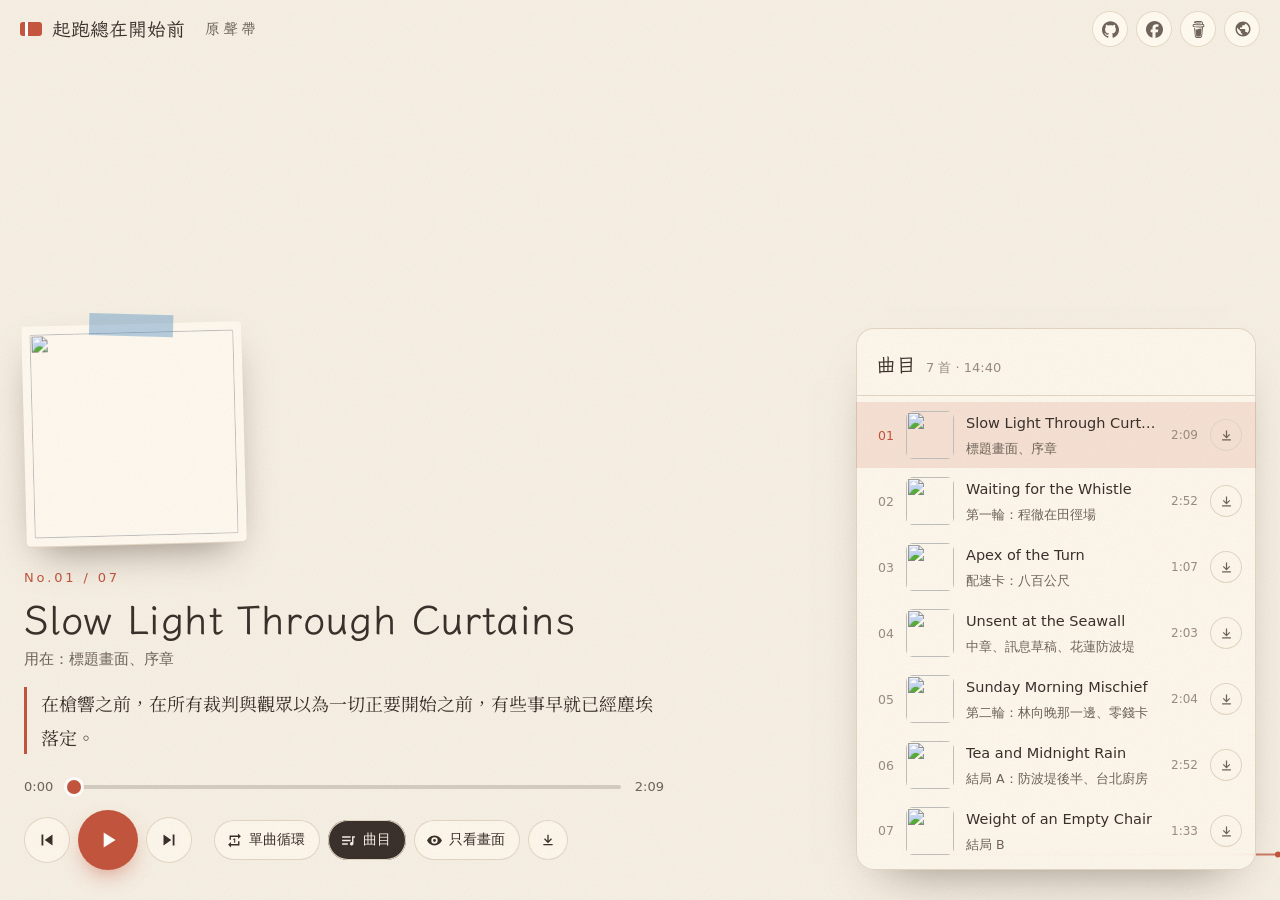
==== docs/music/index.html @ a46cd831 "公開站（docs/）、向晚頭貼與害羞立繪、筆記本手寫字與塗鴉、節拍忽近忽遠、販賣機選項前加心聲、扳機用字 Co-Authored-By: Claude Opus 5.5 <noreply@anthro" ====
<!doctype html>
<html lang="zh-Hant">
<head>
<meta charset="utf-8">
<meta name="viewport" content="width=device-width,initial-scale=1,viewport-fit=cover">
<title>起跑總在開始前 · 原聲帶</title>
<meta name="description" content="《起跑總在開始前》原聲帶七首。播放時背景換成那首曲子用到的畫面，可以把介面整個收起來，只留圖和音樂。">
<meta name="theme-color" content="#f7f1e6" media="(prefers-color-scheme: light)">
<meta name="theme-color" content="#1b1f2d" media="(prefers-color-scheme: dark)">
<link rel="canonical" href="https://yazelin.github.io/larch-start-line/music/">
<meta property="og:type" content="music.album">
<meta property="og:title" content="起跑總在開始前 · 原聲帶">
<meta property="og:description" content="七首純器樂，照劇情的順序。播放時背景換成那一段的畫面。">
<meta property="og:image" content="https://cdn.jsdelivr.net/gh/yazelin/larch-start-line@master/assets/art/cg/cg-seawall.webp">
<meta name="twitter:card" content="summary_large_image">
<link rel="icon" href="data:image/svg+xml,%3Csvg xmlns='http://www.w3.org/2000/svg' viewBox='0 0 32 32'%3E%3Crect x='2' y='7' width='28' height='18' rx='4' fill='%23c4553e'/%3E%3Crect x='9' y='7' width='4' height='18' fill='%23fff'/%3E%3C/svg%3E">
<link rel="preconnect" href="https://fonts.googleapis.com">
<link rel="preconnect" href="https://fonts.gstatic.com" crossorigin>
<link rel="preconnect" href="https://cdn.jsdelivr.net" crossorigin>
<link rel="stylesheet" href="https://fonts.googleapis.com/css2?family=LXGW+WenKai+TC:wght@400;700&family=Noto+Serif+TC:wght@400;600&display=swap">
<link rel="stylesheet" href="../assets-site/site.css">
<style>
:root{--veil:247 241 230;--glass:color-mix(in srgb,var(--card) 80%,transparent)}
@media (prefers-color-scheme:dark){:root:not([data-theme="light"]){--veil:27 31 45}}
:root[data-theme="dark"]{--veil:27 31 45}
html,body{height:100%;margin:0;overflow:hidden;overscroll-behavior:none}
body{display:flex;flex-direction:column;height:100dvh}
body::before{z-index:3}

#stage{position:fixed;inset:0;z-index:0;overflow:hidden;background:var(--paper)}
#stage img{position:absolute;inset:0;width:100%;height:100%;object-fit:cover;opacity:0;transition:opacity 1.8s ease;transform:scale(1.04)}
#stage img.on{opacity:1;animation:kb var(--kb,20s) linear forwards}
@keyframes kb{from{transform:scale(1.05) translate(var(--x0),var(--y0))}to{transform:scale(1.16) translate(var(--x1),var(--y1))}}
/* 薄紗：上方淡、下方濃，讓壓在亮圖上的字看得清 */
#stage::after{content:"";position:absolute;inset:0;transition:opacity .7s;
  background:linear-gradient(180deg,rgb(var(--veil)/.7) 0,rgb(var(--veil)/0) 16%,rgb(var(--veil)/0) 40%,rgb(var(--veil)/.72) 70%,rgb(var(--veil)/.96) 100%)}
@media (min-width:901px){#stage::after{background:linear-gradient(180deg,rgb(var(--veil)/.7) 0,rgb(var(--veil)/0) 16%,rgb(var(--veil)/0) 46%,rgb(var(--veil)/.75) 76%,rgb(var(--veil)/.95) 100%),linear-gradient(270deg,rgb(var(--veil)/.55),rgb(var(--veil)/0) 40%),linear-gradient(90deg,rgb(var(--veil)/.6),rgb(var(--veil)/0) 50%)}}

#ecg{position:fixed;left:0;right:0;bottom:0;width:100%;height:120px;z-index:1;pointer-events:none}

.top{position:relative;z-index:4;flex:none}
.top .in{height:58px}
.top .ttl2{font-family:var(--f-display);color:var(--ink-2);font-size:15px;letter-spacing:.2em;white-space:nowrap}
.top .footer-icons{margin-left:auto;gap:8px}
.top .footer-icon{width:36px;height:36px;background:var(--glass);backdrop-filter:blur(6px);-webkit-backdrop-filter:blur(6px)}
@media (max-width:520px){.top .ttl2{display:none}.brand{font-size:17px}}

main{position:relative;z-index:2;flex:1;min-height:0;display:grid;grid-template-columns:minmax(0,1fr) 400px;gap:28px;padding:12px max(24px,calc(50% - 620px)) 0}
#now{align-self:end;max-width:640px;padding-bottom:30px}
.cv{position:relative;width:min(220px,30vw);aspect-ratio:1;margin:0 0 22px;padding:8px;background:var(--card);border-radius:4px;rotate:-1.5deg;
  box-shadow:0 1px 0 var(--line),0 18px 40px -16px rgb(var(--shadow)/.55)}
.cv::before{content:"";position:absolute;z-index:1;top:-10px;left:50%;width:84px;height:22px;translate:-50% 0;rotate:3deg;background:color-mix(in srgb,var(--sky) 50%,transparent);opacity:.8}
.cv img{width:100%;height:100%;object-fit:cover;border-radius:2px;transition:opacity .5s}
#no{font-size:13px;letter-spacing:.22em;color:var(--track);margin:0}
#title{font-family:var(--f-display);font-weight:400;font-size:clamp(26px,3.6vw,40px);line-height:1.25;margin:4px 0 2px;letter-spacing:.01em}
#scene{margin:0;color:var(--ink-2);font-size:15px}
#line{font-family:var(--f-serif);font-size:clamp(16px,1.6vw,18px);margin:14px 0 20px;padding-left:14px;border-left:3px solid var(--track);color:var(--ink)}
.bar{display:flex;align-items:center;gap:12px;font-size:13px;color:var(--ink-2);font-variant-numeric:tabular-nums}
#seek{flex:1;-webkit-appearance:none;appearance:none;height:22px;background:transparent;cursor:pointer}
#seek::-webkit-slider-runnable-track{height:4px;border-radius:2px;background:linear-gradient(90deg,var(--track) var(--p,0%),color-mix(in srgb,var(--ink) 18%,transparent) var(--p,0%))}
#seek::-moz-range-track{height:4px;border-radius:2px;background:linear-gradient(90deg,var(--track) var(--p,0%),color-mix(in srgb,var(--ink) 18%,transparent) var(--p,0%))}
#seek::-webkit-slider-thumb{-webkit-appearance:none;width:14px;height:14px;margin-top:-5px;border-radius:50%;background:var(--track);box-shadow:0 0 0 3px #fff}
#seek::-moz-range-thumb{width:14px;height:14px;border:0;border-radius:50%;background:var(--track);box-shadow:0 0 0 3px #fff}
.ctl{display:flex;align-items:center;gap:8px;margin-top:10px;flex-wrap:wrap}
.ctl button{border:0;cursor:pointer;width:46px;height:46px;border-radius:50%;display:grid;place-items:center;background:var(--glass);color:var(--ink);box-shadow:inset 0 0 0 1px var(--line);backdrop-filter:blur(6px);-webkit-backdrop-filter:blur(6px);transition:transform .2s}
.ctl button:hover{transform:translateY(-1px)}
.ctl svg{width:22px;height:22px;fill:currentColor}
#play{width:60px;height:60px;background:var(--track);color:#fff;box-shadow:0 10px 24px -10px rgb(196 85 62/.8)}
#play svg{width:26px;height:26px}
.ctl .txt{width:auto;border-radius:23px;padding:0 15px 0 12px;font-size:14px;height:40px;display:inline-flex;gap:6px;align-items:center}
.ctl .txt svg{width:17px;height:17px}
#dlbtn{padding:0 12px}
.ctl .txt[aria-pressed="true"]{background:var(--ink);color:var(--paper)}
.ctl .gap{flex:0 0 6px}

#side{min-height:0;display:flex;flex-direction:column;align-self:end;max-height:calc(100% - 24px);margin-bottom:30px;background:var(--glass);border-radius:18px;
  box-shadow:inset 0 0 0 1px var(--line),0 24px 50px -30px rgb(var(--shadow)/.6);backdrop-filter:blur(12px);-webkit-backdrop-filter:blur(12px);overflow:hidden}
#sidehead{flex:none;display:flex;align-items:baseline;gap:10px;padding:18px 20px 12px;border-bottom:1px solid var(--line)}
#sidehead b{font-family:var(--f-display);font-weight:400;font-size:20px}
#sidehead span{color:var(--ink-3);font-size:13px}
#grab{display:none}
#list{flex:1;min-height:0;overflow-y:auto;margin:0;padding:6px 0;list-style:none}
#list li{display:grid;grid-template-columns:22px 48px minmax(0,1fr) auto 32px;gap:12px;align-items:center;padding:8px 14px 8px 16px;cursor:pointer;transition:background .2s}
#list li:hover{background:color-mix(in srgb,var(--ink) 6%,transparent)}
#list li.on{background:color-mix(in srgb,var(--track) 14%,transparent)}
#list .k,#list .eq{grid-area:1/1}
#list .k{font-size:12.5px;color:var(--ink-3);font-variant-numeric:tabular-nums;text-align:right}
#list li.on .k{color:var(--track)}
#list img{width:48px;height:48px;border-radius:7px;object-fit:cover}
#list b{display:block;font-weight:500;font-size:14.5px;white-space:nowrap;overflow:hidden;text-overflow:ellipsis}
#list .t span{display:block;font-size:12.5px;color:var(--ink-2);white-space:nowrap;overflow:hidden;text-overflow:ellipsis}
#list .d{font-size:12px;color:var(--ink-3);font-variant-numeric:tabular-nums}
#list .dl{border:0;width:32px;height:32px;border-radius:50%;display:grid;place-items:center;background:none;color:var(--ink-2);cursor:pointer;box-shadow:inset 0 0 0 1px var(--line)}
#list .dl:hover{color:var(--ink)}
#list .dl svg{width:15px;height:15px;fill:currentColor}
/* 正在播的那首，序號換成三條會動的小柱 */
.eq{display:none;justify-self:end;gap:2px;align-items:flex-end;height:14px}
.eq i{width:3px;background:var(--track);border-radius:1px;animation:eq 1s ease-in-out infinite}
.eq i:nth-child(2){animation-delay:-.35s}.eq i:nth-child(3){animation-delay:-.7s}
@keyframes eq{0%,100%{height:4px}50%{height:14px}}
body.playing #list li.on .k{display:none}
body.playing #list li.on .eq{display:flex}

body.nolist main{grid-template-columns:minmax(0,1fr)}
body.nolist #side{display:none}
body.bare .top,body.bare main,body.bare #ecg{opacity:0;pointer-events:none}
.top,main,#ecg{transition:opacity .6s}
body.bare #stage::after{opacity:.15}
#baretip{position:fixed;z-index:5;left:50%;bottom:calc(24px + env(safe-area-inset-bottom));transform:translateX(-50%);padding:7px 16px;border-radius:99px;background:rgb(var(--veil)/.8);color:var(--ink-2);font-size:13px;opacity:0;transition:opacity .6s;pointer-events:none;white-space:nowrap}
body.bare #baretip.show{opacity:1}
#hint{position:fixed;z-index:6;left:50%;top:42%;transform:translate(-50%,-50%);border:0;padding:14px 28px;border-radius:99px;background:var(--track);color:#fff;font-size:16px;letter-spacing:.12em;cursor:pointer;box-shadow:0 14px 30px -12px rgb(196 85 62/.8)}
#hint[hidden]{display:none}

@media (max-width:900px){
  main{grid-template-columns:1fr;padding:0 16px}
  #now{display:grid;grid-template-columns:96px minmax(0,1fr);column-gap:16px;align-items:center;padding-bottom:calc(14px + env(safe-area-inset-bottom))}
  .cv{width:96px;margin:0;padding:5px;grid-row:span 3;rotate:-2deg}
  .cv::before{width:46px;height:14px;top:-7px}
  #title{font-size:22px}
  #scene{font-size:13.5px}
  #line,.bar,.ctl{grid-column:1/-1}
  #line{font-size:15.5px;margin:16px 0 12px}
  .ctl{justify-content:space-between;gap:6px}
  .ctl .gap{display:none}
  .ctl .txt{padding:0;width:42px;height:42px;justify-content:center;border-radius:50%}
  .ctl .txt span{display:none}
  .ctl{flex-wrap:nowrap}
  #stage::after{background:linear-gradient(180deg,rgb(var(--veil)/.7) 0,rgb(var(--veil)/0) 14%,rgb(var(--veil)/0) 30%,rgb(var(--veil)/.82) 56%,rgb(var(--veil)/.96) 76%)}
  #side{position:fixed;left:0;right:0;bottom:0;max-height:none;height:66dvh;z-index:8;margin:0;border-radius:20px 20px 0 0;background:color-mix(in srgb,var(--card) 95%,transparent)}
  #grab{display:block;flex:none;border:0;background:none;width:100%;padding:10px 0 2px;cursor:pointer;color:var(--ink-3);font-size:12px}
  #grab::before{content:"";display:block;width:42px;height:4px;border-radius:2px;background:var(--ink-3);opacity:.5;margin:0 auto 4px}
  #sidehead{padding:6px 18px 10px}
  #ecg{height:80px}
}
@media (max-width:380px){.ctl button,.ctl .txt{width:38px;height:38px}#play{width:52px;height:52px}}
@media (prefers-reduced-motion:reduce){#stage img.on{animation:none}.eq i{animation:none;height:10px}}
</style>
</head>
<body class="nolist">
<div id="stage"><img id="s0" alt=""><img id="s1" alt=""></div>
<canvas id="ecg" aria-hidden="true"></canvas>

<header class="top" data-solid>
  <div class="wrap in" style="width:auto;padding:0 max(16px,calc(50% - 620px))">
    <a class="brand" href="../"><i aria-hidden="true"></i>起跑總在開始前</a>
    <span class="ttl2">原聲帶</span>
    <nav class="footer-icons" aria-label="作者連結">
      <a class="footer-icon" href="https://github.com/yazelin/larch-start-line" target="_blank" rel="noopener" aria-label="GitHub 原始碼" title="GitHub 原始碼"><svg viewBox="0 0 24 24" width="17" height="17" fill="currentColor" aria-hidden="true"><path d="M12 .297c-6.63 0-12 5.373-12 12 0 5.303 3.438 9.8 8.205 11.385.6.113.82-.258.82-.577 0-.285-.01-1.04-.015-2.04-3.338.724-4.042-1.61-4.042-1.61C4.422 18.07 3.633 17.7 3.633 17.7c-1.087-.744.084-.729.084-.729 1.205.084 1.838 1.236 1.838 1.236 1.07 1.835 2.809 1.305 3.495.998.108-.776.417-1.305.76-1.605-2.665-.3-5.466-1.332-5.466-5.93 0-1.31.465-2.38 1.235-3.22-.135-.303-.54-1.523.105-3.176 0 0 1.005-.322 3.3 1.23.96-.267 1.98-.399 3-.405 1.02.006 2.04.138 3 .405 2.28-1.552 3.285-1.23 3.285-1.23.645 1.653.24 2.873.12 3.176.765.84 1.23 1.91 1.23 3.22 0 4.61-2.805 5.625-5.475 5.92.42.36.81 1.096.81 2.22 0 1.606-.015 2.896-.015 3.286 0 .315.21.69.825.57C20.565 22.092 24 17.592 24 12.297c0-6.627-5.373-12-12-12"/></svg></a>
      <a class="footer-icon" href="https://www.facebook.com/yaze.lin.gm" target="_blank" rel="noopener" aria-label="Facebook" title="Facebook"><svg viewBox="0 0 24 24" width="17" height="17" fill="currentColor" aria-hidden="true"><path d="M9.101 23.691v-7.98H6.627v-3.667h2.474v-1.58c0-4.085 1.848-5.978 5.858-5.978.401 0 .955.042 1.468.103a8.68 8.68 0 0 1 1.141.195v3.325a8.623 8.623 0 0 0-.653-.036 26.805 26.805 0 0 0-.733-.009c-.707 0-1.259.096-1.675.309a1.686 1.686 0 0 0-.679.622c-.258.42-.374.995-.374 1.752v1.297h3.919l-.386 2.103-.287 1.564h-3.246v8.245C19.396 23.238 24 18.179 24 12.044c0-6.627-5.373-12-12-12s-12 5.373-12 12c0 5.628 3.874 10.35 9.101 11.647Z"/></svg></a>
      <a class="footer-icon" href="https://buymeacoffee.com/yazelin" target="_blank" rel="noopener" aria-label="請作者喝杯咖啡 Buy me a coffee" title="請作者喝杯咖啡 Buy me a coffee"><svg viewBox="0 0 24 24" width="17" height="17" fill="currentColor" aria-hidden="true"><path d="M20.216 6.415l-.132-.666c-.119-.598-.388-1.163-1.001-1.379-.197-.069-.42-.098-.57-.241-.152-.143-.196-.366-.231-.572-.065-.378-.125-.756-.192-1.133-.057-.325-.102-.69-.25-.987-.195-.4-.597-.634-.996-.788a5.723 5.723 0 00-.626-.194c-1-.263-2.050-.36-3.077-.416a25.834 25.834 0 00-3.7.062c-.915.083-1.88.184-2.75.5-.318.116-.646.256-.888.501-.297.302-.393.77-.177 1.146.154.267.415.456.692.58.36.162.737.284 1.123.366 1.075.238 2.189.331 3.287.37 1.218.05 2.437.01 3.65-.118.299-.033.598-.073.896-.119.352-.054.578-.513.474-.834-.124-.383-.457-.531-.834-.473-.466.074-.96.108-1.382.146-1.177.08-2.358.082-3.536.006a22.228 22.228 0 01-1.157-.107c-.086-.01-.18-.025-.258-.036-.243-.036-.484-.08-.724-.13-.111-.027-.111-.185 0-.212h.005c.277-.06.557-.108.838-.147h.002c.131-.009.263-.032.394-.048a25.076 25.076 0 013.426-.12c.674.019 1.347.067 2.017.144l.228.031c.267.04.533.088.798.145.392.085.895.113 1.07.542.055.137.08.288.111.431l.319 1.484a.237.237 0 01-.199.284h-.003c-.037.006-.075.01-.112.015a36.704 36.704 0 01-4.743.295 37.059 37.059 0 01-4.699-.304c-.14-.017-.293-.042-.417-.06-.326-.048-.649-.108-.973-.161-.393-.065-.768-.032-1.123.161-.29.16-.527.404-.675.701-.154.316-.199.66-.267 1-.069.34-.176.707-.135 1.056.087.753.613 1.365 1.37 1.502a39.69 39.69 0 0011.343.376.483.483 0 01.535.53l-.071.697-1.018 9.907c-.041.41-.047.832-.125 1.237-.122.637-.553 1.028-1.182 1.171-.577.131-1.165.2-1.756.205-.656.004-1.31-.025-1.966-.022-.699.004-1.556-.06-2.095-.58-.475-.458-.54-1.174-.605-1.793l-.731-7.013-.322-3.094c-.037-.351-.286-.695-.678-.678-.336.015-.718.3-.678.679l.228 2.185.949 9.112c.147 1.344 1.174 2.068 2.446 2.272.742.12 1.503.144 2.257.156.966.016 1.942.053 2.892-.122 1.408-.258 2.465-1.198 2.616-2.657.34-3.332.683-6.663 1.024-9.995l.215-2.087a.484.484 0 01.39-.426c.402-.078.787-.212 1.074-.518.455-.488.546-1.124.385-1.766zm-1.478.772c-.145.137-.363.201-.578.233-2.416.359-4.866.54-7.308.46-1.748-.06-3.477-.254-5.207-.498-.17-.024-.353-.055-.47-.18-.22-.236-.111-.71-.054-.995.052-.26.152-.609.463-.646.484-.057 1.046.148 1.526.22.577.088 1.156.159 1.737.212 2.48.226 5.002.19 7.472-.14.45-.06.899-.13 1.345-.21.399-.072.84-.206 1.08.206.166.281.188.657.162.974a.544.544 0 01-.169.364zm-6.159 3.9c-.862.37-1.840.788-3.109.788a5.884 5.884 0 01-1.569-.217l.877 9.004c.065.78.717 1.38 1.5 1.38 0 0 1.243.065 1.658.065.447 0 1.786-.065 1.786-.065.783 0 1.434-.6 1.499-1.38l.94-9.95a3.996 3.996 0 00-1.322-.238c-.826 0-1.491.284-2.26.613z"/></svg></a>
    </nav>
  </div>
</header>

<main>
  <section id="now" aria-live="polite">
    <div class="cv"><img id="cover" alt=""></div>
    <p id="no"></p>
    <h1 id="title">原聲帶</h1>
    <p id="scene"></p>
    <p id="line"></p>
    <div class="bar"><span id="cur">0:00</span><input id="seek" type="range" min="0" max="1000" value="0" aria-label="播放進度"><span id="dur">0:00</span></div>
    <div class="ctl">
      <button id="prev" aria-label="上一首"><svg viewBox="0 0 24 24"><path d="M6 6h2v12H6zm3.5 6 8.5 6V6z"/></svg></button>
      <button id="play" aria-label="播放"><svg viewBox="0 0 24 24"><path id="playicon" d="M8 5v14l11-7z"/></svg></button>
      <button id="next" aria-label="下一首"><svg viewBox="0 0 24 24"><path d="M6 18l8.5-6L6 6zm10-12h2v12h-2z"/></svg></button>
      <span class="gap"></span>
      <button id="mode" class="txt" aria-pressed="false" title="單曲循環" aria-label="單曲循環"><svg viewBox="0 0 24 24"><path d="M7 7h10v3l4-4-4-4v3H5v6h2zm10 10H7v-3l-4 4 4 4v-3h12v-6h-2zm-4-2V9h-1l-2 1v1h1.5v4z"/></svg><span>單曲循環</span></button>
      <button id="listbtn" class="txt" aria-pressed="false" aria-label="曲目"><svg viewBox="0 0 24 24"><path d="M3 6h12v2H3zm0 5h12v2H3zm0 5h8v2H3zm14-10h4v2h-2v8.5a2.5 2.5 0 1 1-2-2.45z"/></svg><span>曲目</span></button>
      <button id="barebtn" class="txt" title="只看畫面（H）" aria-label="只看畫面"><svg viewBox="0 0 24 24"><path d="M12 5C6.5 5 2.7 9.4 1.5 12c1.2 2.6 5 7 10.5 7s9.3-4.4 10.5-7C21.3 9.4 17.5 5 12 5zm0 11.5a4.5 4.5 0 1 1 0-9 4.5 4.5 0 0 1 0 9zm0-2.5a2 2 0 1 0 0-4 2 2 0 0 0 0 4z"/></svg><span>只看畫面</span></button>
      <button id="dlbtn" class="txt" aria-label="下載這首" title="下載這首"><svg viewBox="0 0 24 24" style="width:16px;height:16px"><path d="M11 4h2v9l3.5-3.5 1.4 1.4L12 16.8 6.1 10.9l1.4-1.4L11 13zM5 18h14v2H5z"/></svg></button>
    </div>
  </section>
  <aside id="side" aria-label="曲目">
    <button id="grab" aria-label="收起曲目">收起</button>
    <div id="sidehead"><b>曲目</b><span id="total"></span></div>
    <ol id="list"></ol>
  </aside>
</main>

<button id="hint" hidden>點一下開始播放</button>
<div id="baretip">點一下畫面，或按 H 叫回介面</div>
<audio id="audio" preload="none"></audio>

<script src="../assets-site/site.js"></script>
<script src="../assets-site/tracks.js"></script>
<script>
"use strict";
(function () {
  var $ = function (id) { return document.getElementById(id); };
  var A = $("audio"), T = TRACKS, idx = 0, slide = -1, layer = 0, one = false;
  var store = { get: function (k) { try { return localStorage.getItem(k); } catch (e) { return null; } }, set: function (k, v) { try { localStorage.setItem(k, v); } catch (e) {} } };
  var fmt = function (s) { return isFinite(s) ? Math.floor(s / 60) + ":" + String(Math.floor(s % 60)).padStart(2, "0") : "0:00"; };
  var narrow = matchMedia("(max-width:900px)");

  $("total").textContent = T.length + " 首 · " + fmt(T.reduce(function (s, t) { return s + t.dur; }, 0));
  $("list").innerHTML = T.map(function (t, i) {
    return '<li data-i="' + i + '"><span class="k">' + String(t.n).padStart(2, "0") + '</span><span class="eq" aria-hidden="true"><i></i><i></i><i></i></span><img data-a="' + t.cover + '" alt="" loading="lazy" style="object-position:' + t.pos + '"><div class="t"><b>' + t.title + "</b><span>" + t.scene + '</span></div><span class="d">' + fmt(t.dur) + '</span><button class="dl" data-f="' + i + '" aria-label="下載 ' + t.title + '" title="下載"><svg viewBox="0 0 24 24"><path d="M11 4h2v9l3.5-3.5 1.4 1.4L12 16.8 6.1 10.9l1.4-1.4L11 13zM5 18h14v2H5z"/></svg></button></li>';
  }).join("");
  SITE.apply($("list"));

  function fileName(t) { return "起跑總在開始前-" + String(t.n).padStart(2, "0") + "-" + t.title.replace(/ /g, "_") + ".mp3"; }
  $("list").addEventListener("click", function (e) {
    var d = e.target.closest(".dl"); if (d) { e.stopPropagation(); var t = T[+d.dataset.f]; SITE.download(SITE.asset(t.file), fileName(t), d); return; }
    var li = e.target.closest("li"); if (li) { load(+li.dataset.i, true); if (narrow.matches) setTimeout(function () { list(false); }, 250); }
  });
  $("dlbtn").onclick = function () { SITE.download(SITE.asset(T[idx].file), fileName(T[idx]), $("dlbtn")); };

  function load(i, autoplay) {
    idx = (i + T.length) % T.length; var t = T[idx];
    store.set("sl-idx", idx);
    A.src = SITE.asset(t.file);
    $("cover").src = SITE.asset(t.cover); $("cover").style.objectPosition = t.pos;
    $("no").textContent = "No." + String(t.n).padStart(2, "0") + " / " + String(T.length).padStart(2, "0");
    $("title").textContent = t.title; $("scene").textContent = "用在：" + t.scene; $("line").textContent = t.line;
    $("dur").textContent = fmt(t.dur); $("cur").textContent = "0:00"; setSeek(0);
    document.title = t.title + " · 起跑總在開始前 原聲帶";
    if (location.hash !== "#" + t.n) history.replaceState(null, "", "#" + t.n);
    [].forEach.call($("list").children, function (li, k) { li.classList.toggle("on", k === idx); });
    var on = $("list").children[idx]; if (on && !narrow.matches) on.scrollIntoView({ block: "nearest" });
    slide = -1; showSlide(0);
    if ("mediaSession" in navigator) navigator.mediaSession.metadata = new MediaMetadata({
      title: t.title, artist: "起跑總在開始前 原聲帶", album: t.scene,
      artwork: [{ src: SITE.asset(t.cover), sizes: "512x512", type: "image/webp" }] });
    if (autoplay) play();
  }
  function play() { A.play().then(function () { $("hint").hidden = true; }).catch(function () { $("hint").hidden = false; }); }
  $("hint").onclick = function () { $("hint").hidden = true; play(); };
  $("play").onclick = function () { if (A.paused) play(); else A.pause(); };
  A.onplay = function () { $("playicon").setAttribute("d", "M6 5h4v14H6zm8 0h4v14h-4z"); $("play").setAttribute("aria-label", "暫停"); document.body.classList.add("playing"); };
  A.onpause = function () { $("playicon").setAttribute("d", "M8 5v14l11-7z"); $("play").setAttribute("aria-label", "播放"); document.body.classList.remove("playing"); };
  $("prev").onclick = function () { if (A.currentTime > 3) A.currentTime = 0; else load(idx - 1, true); };
  $("next").onclick = function () { load(idx + 1, true); };
  A.onended = function () { if (one) { A.currentTime = 0; play(); } else if (idx === T.length - 1) load(0, false); else load(idx + 1, true); };
  function setOne(v) { one = v; store.set("sl-one", v ? "1" : "0"); $("mode").setAttribute("aria-pressed", String(v)); }
  $("mode").onclick = function () { setOne(!one); };

  var seeking = false;
  function setSeek(v) { $("seek").value = v; $("seek").style.setProperty("--p", (v / 10) + "%"); }
  $("seek").oninput = function () { seeking = true; setSeek(+$("seek").value); $("cur").textContent = fmt($("seek").value / 1000 * (A.duration || T[idx].dur)); };
  $("seek").onchange = function () { if (A.duration) A.currentTime = $("seek").value / 1000 * A.duration; seeking = false; };
  A.ontimeupdate = function () {
    var d = A.duration || T[idx].dur;
    if (!seeking) setSeek(A.currentTime / d * 1000);
    $("cur").textContent = fmt(A.currentTime); $("dur").textContent = fmt(d);
    var n = T[idx].slides.length; showSlide(Math.min(n - 1, Math.floor(A.currentTime / d * n)));
  };

  /* 背景：這首用到的畫面，依時間平均分配；每張慢慢推近、平移，方向每次不同 */
  function showSlide(k) {
    if (k === slide) return; slide = k;
    var t = T[idx], next = $("s" + (1 - layer)), cur = $("s" + layer);
    var hold = t.dur / t.slides.length, r = function () { return (Math.random() * 5 - 2.5).toFixed(2) + "%"; };
    next.onload = function () {
      next.classList.remove("on"); void next.offsetWidth;
      next.style.setProperty("--kb", Math.max(10, hold + 3) + "s");
      ["--x0", "--y0", "--x1", "--y1"].forEach(function (v) { next.style.setProperty(v, r()); });
      next.classList.add("on"); cur.classList.remove("on"); layer = 1 - layer;
    };
    next.src = SITE.asset(t.slides[k]);
    if (t.slides[k + 1]) { var im = new Image(); im.src = SITE.asset(t.slides[k + 1]); }
  }

  /* 曲目：桌機是右側面板，手機是底部抽屜 */
  function list(on) {
    document.body.classList.toggle("nolist", !on);
    $("listbtn").setAttribute("aria-pressed", String(on));
    if (!narrow.matches) store.set("sl-list", on ? "1" : "0");
  }
  list(!narrow.matches && store.get("sl-list") !== "0");
  $("listbtn").onclick = function (e) { e.stopPropagation(); list(document.body.classList.contains("nolist")); };
  $("grab").onclick = function (e) { e.stopPropagation(); list(false); };
  document.addEventListener("click", function (e) {
    if (!narrow.matches || document.body.classList.contains("nolist")) return;
    if (e.target.closest("#side") || e.target.closest("#listbtn")) return;
    list(false);
  });

  /* 只看畫面：介面淡出，點任何地方、按 H 或 Esc 叫回來 */
  function bare(on) {
    document.body.classList.toggle("bare", on);
    var tip = $("baretip"); tip.classList.toggle("show", on); clearTimeout(bare.t);
    if (on) bare.t = setTimeout(function () { tip.classList.remove("show"); }, 2600);
  }
  $("barebtn").onclick = function (e) { e.stopPropagation(); bare(true); };
  document.addEventListener("click", function (e) { if (document.body.classList.contains("bare")) { e.preventDefault(); e.stopPropagation(); bare(false); } }, true);
  document.addEventListener("keydown", function (e) {
    if (e.target.closest && e.target.closest("input")) return;
    if (e.key === "h" || e.key === "H") bare(!document.body.classList.contains("bare"));
    else if (e.key === "Escape") bare(false);
    else if (e.code === "Space" && (e.target === document.body)) { e.preventDefault(); $("play").click(); }
    else if (e.key === "ArrowRight" && e.shiftKey) load(idx + 1, true);
    else if (e.key === "ArrowLeft" && e.shiftKey) load(idx - 1, true);
  });

  /* 心跳線：照這首的速度打拍子，暫停時是一條平線 */
  var cv = $("ecg"), g = cv.getContext("2d"), pts = [], lastBeat = -1, beatAt = -1e9, still = matchMedia("(prefers-reduced-motion:reduce)").matches;
  function shape(ms) {           // 一拍的波形：小 P 波、尖 QRS、圓 T 波
    var x = ms / 1000;
    if (x < 0 || x > .62) return 0;
    if (x < .1) return .12 * Math.sin(x / .1 * Math.PI);
    if (x < .16) return 0;
    if (x < .19) return -.18 * ((x - .16) / .03);
    if (x < .23) return -.18 + 1.18 * ((x - .19) / .04);
    if (x < .28) return 1 - 1.35 * ((x - .23) / .05);
    if (x < .31) return -.35 + .35 * ((x - .28) / .03);
    if (x < .4) return 0;
    return .22 * Math.sin((x - .4) / .22 * Math.PI);
  }
  function draw(ts) {
    requestAnimationFrame(draw);
    var dpr = devicePixelRatio || 1, w = cv.clientWidth, h = cv.clientHeight;
    if (cv.width !== Math.round(w * dpr)) { cv.width = Math.round(w * dpr); cv.height = Math.round(h * dpr); }
    var step = 3, n = Math.ceil(w / step) + 1;
    if (!A.paused && !still) {
      var b = Math.floor(A.currentTime * T[idx].bpm / 60);
      if (b !== lastBeat) { lastBeat = b; beatAt = ts; }
    }
    var y = A.paused ? 0 : shape(ts - beatAt);
    pts.push(y); while (pts.length > n) pts.shift();
    g.setTransform(dpr, 0, 0, dpr, 0, 0); g.clearRect(0, 0, w, h);
    var base = h * .62, amp = h * .42, cs = getComputedStyle(document.documentElement).getPropertyValue("--track").trim() || "#c4553e";
    var grad = g.createLinearGradient(0, 0, w, 0);
    grad.addColorStop(0, "transparent"); grad.addColorStop(.35, cs); grad.addColorStop(1, cs);
    g.strokeStyle = grad; g.lineWidth = 2; g.lineJoin = "round"; g.globalAlpha = .75; g.beginPath();
    var off = w - (pts.length - 1) * step;
    for (var i = 0; i < pts.length; i++) { var px = off + i * step, py = base - pts[i] * amp; if (i) g.lineTo(px, py); else g.moveTo(px, py); }
    g.stroke();
    var last = pts[pts.length - 1]; g.globalAlpha = 1; g.fillStyle = cs; g.beginPath(); g.arc(w - 2, base - last * amp, 3, 0, 7); g.fill();
  }
  requestAnimationFrame(draw);

  if ("mediaSession" in navigator) {
    navigator.mediaSession.setActionHandler("play", play);
    navigator.mediaSession.setActionHandler("pause", function () { A.pause(); });
    navigator.mediaSession.setActionHandler("previoustrack", function () { load(idx - 1, true); });
    navigator.mediaSession.setActionHandler("nexttrack", function () { load(idx + 1, true); });
    try { navigator.mediaSession.setActionHandler("seekto", function (e) { A.currentTime = e.seekTime; }); } catch (e) {}
  }

  function fromHash() { var m = /^#(\d+)$/.exec(location.hash); if (!m) return -1; var k = T.findIndex(function (t) { return t.n === +m[1]; }); return k; }
  addEventListener("hashchange", function () { var k = fromHash(); if (k >= 0 && k !== idx) load(k, !A.paused); });
  setOne(store.get("sl-one") === "1");
  SITE.ready.then(function () {
    var k = fromHash(); if (k < 0) k = +(store.get("sl-idx") || 0) || 0;
    load(k, false);
  });
})();
</script>
<!-- yz-promo-footer v11 | 三件套+BMC 注意力效果 | https://github.com/yazelin/promo-footer-skill -->
<script>
(function(){"use strict";
if(window.__yzPromoInit)return;window.__yzPromoInit=1;
/* 開啟計數。只送站名,後端只記「哪天、哪站、幾次」,不存 IP、不設 cookie、不給識別碼。
   有一半的作品是純靜態沒後端,以前根本不知道有沒有人在用。這行要放在下面那個
   prefers-reduced-motion 的 return 之前,不然關動畫的人就不會被算到。 */
try{if(location.hostname==="yazelin.github.io"&&navigator.sendBeacon)navigator.sendBeacon("https://k-rider-api.yazelinj303.workers.dev/hit?s=larch-start-line")}catch(e){}
try{if(window.matchMedia&&matchMedia("(prefers-reduced-motion: reduce)").matches)return}catch(e){}
var REPO="larch-start-line",INJECT=false,ADDBLOG=true;
var GH=REPO?"https://github.com/yazelin/"+REPO:"https://github.com/yazelin";
var LINES=["嘿，這裡這裡，我是咖啡按鈕","我是一顆很努力的按鈕，求被點一下","噓，亞澤不知道我在偷偷拉贊助","你看我跳得這麼賣力，不請一杯嗎？","不請也沒關係，你來玩我就很開心","免費給你玩的，想寵亞澤再說","一杯咖啡，是下一個作品的燃料","你的咖啡會變成下一個作品，真的","咖啡因進入亞澤體內，程式碼就會自己寫完","亞澤說，有人請咖啡他會開心一整天","只是一杯咖啡，但亞澤會記得你","用愛發電中，咖啡因可提升發電效率","覺得好玩嗎？抖內一下下","這個網站沒有廣告，只有我這顆按鈕"];
var ICONS={blog:'<svg viewBox="0 0 24 24" width="18" height="18" fill="currentColor" aria-hidden="true"><path d="M12 2C6.48 2 2 6.48 2 12s4.48 10 10 10 10-4.48 10-10S17.52 2 12 2zm-1 17.93c-3.95-.49-7-3.85-7-7.93 0-.62.08-1.21.21-1.79L9 15v1c0 1.1.9 2 2 2v1.93zm6.9-2.54c-.26-.81-1-1.39-1.9-1.39h-1v-3c0-.55-.45-1-1-1H8v-2h2c.55 0 1-.45 1-1V7h2c1.1 0 2-.9 2-2v-.41c2.93 1.19 5 4.06 5 7.41 0 2.08-.8 3.97-2.1 5.39z"/></svg>',gh:'<svg viewBox="0 0 24 24" width="18" height="18" fill="currentColor" aria-hidden="true"><path d="M12 .297c-6.63 0-12 5.373-12 12 0 5.303 3.438 9.8 8.205 11.385.6.113.82-.258.82-.577 0-.285-.01-1.04-.015-2.04-3.338.724-4.042-1.61-4.042-1.61C4.422 18.07 3.633 17.7 3.633 17.7c-1.087-.744.084-.729.084-.729 1.205.084 1.838 1.236 1.838 1.236 1.07 1.835 2.809 1.305 3.495.998.108-.776.417-1.305.76-1.605-2.665-.3-5.466-1.332-5.466-5.93 0-1.31.465-2.38 1.235-3.22-.135-.303-.54-1.523.105-3.176 0 0 1.005-.322 3.3 1.23.96-.267 1.98-.399 3-.405 1.02.006 2.04.138 3 .405 2.28-1.552 3.285-1.23 3.285-1.23.645 1.653.24 2.873.12 3.176.765.84 1.23 1.91 1.23 3.22 0 4.61-2.805 5.625-5.475 5.92.42.36.81 1.096.81 2.22 0 1.606-.015 2.896-.015 3.286 0 .315.21.69.825.57C20.565 22.092 24 17.592 24 12.297c0-6.627-5.373-12-12-12"/></svg>',fb:'<svg viewBox="0 0 24 24" width="18" height="18" fill="currentColor" aria-hidden="true"><path d="M9.101 23.691v-7.98H6.627v-3.667h2.474v-1.58c0-4.085 1.848-5.978 5.858-5.978.401 0 .955.042 1.468.103a8.68 8.68 0 0 1 1.141.195v3.325a8.623 8.623 0 0 0-.653-.036 26.805 26.805 0 0 0-.733-.009c-.707 0-1.259.096-1.675.309a1.686 1.686 0 0 0-.679.622c-.258.42-.374.995-.374 1.752v1.297h3.919l-.386 2.103-.287 1.564h-3.246v8.245C19.396 23.238 24 18.179 24 12.044c0-6.627-5.373-12-12-12s-12 5.373-12 12c0 5.628 3.874 10.35 9.101 11.647Z"/></svg>',bmc:'<svg viewBox="0 0 24 24" width="18" height="18" fill="currentColor" aria-hidden="true"><path d="M20.216 6.415l-.132-.666c-.119-.598-.388-1.163-1.001-1.379-.197-.069-.42-.098-.57-.241-.152-.143-.196-.366-.231-.572-.065-.378-.125-.756-.192-1.133-.057-.325-.102-.69-.25-.987-.195-.4-.597-.634-.996-.788a5.723 5.723 0 00-.626-.194c-1-.263-2.05-.36-3.077-.416a25.834 25.834 0 00-3.7.062c-.915.083-1.88.184-2.75.5-.318.116-.646.256-.888.501-.297.302-.393.77-.177 1.146.154.267.415.456.692.58.36.162.737.284 1.123.366 1.075.238 2.189.331 3.287.37 1.218.05 2.437.01 3.65-.118.299-.033.598-.073.896-.119.352-.054.578-.513.474-.834-.124-.383-.457-.531-.834-.473-.466.074-.96.108-1.382.146-1.177.08-2.358.082-3.536.006a22.228 22.228 0 01-1.157-.107c-.086-.01-.18-.025-.258-.036-.243-.036-.484-.08-.724-.13-.111-.027-.111-.185 0-.212h.005c.277-.06.557-.108.838-.147h.002c.131-.009.263-.032.394-.048a25.076 25.076 0 013.426-.12c.674.019 1.347.067 2.017.144l.228.031c.267.04.533.088.798.145.392.085.895.113 1.07.542.055.137.08.288.111.431l.319 1.484a.237.237 0 01-.199.284h-.003c-.037.006-.075.01-.112.015a36.704 36.704 0 01-4.743.295 37.059 37.059 0 01-4.699-.304c-.14-.017-.293-.042-.417-.06-.326-.048-.649-.108-.973-.161-.393-.065-.768-.032-1.123.161-.29.16-.527.404-.675.701-.154.316-.199.66-.267 1-.069.34-.176.707-.135 1.056.087.753.613 1.365 1.37 1.502a39.69 39.69 0 0011.343.376.483.483 0 01.535.53l-.071.697-1.018 9.907c-.041.41-.047.832-.125 1.237-.122.637-.553 1.028-1.182 1.171-.577.131-1.165.2-1.756.205-.656.004-1.31-.025-1.966-.022-.699.004-1.556-.06-2.095-.58-.475-.458-.54-1.174-.605-1.793l-.731-7.013-.322-3.094c-.037-.351-.286-.695-.678-.678-.336.015-.718.3-.678.679l.228 2.185.949 9.112c.147 1.344 1.174 2.068 2.446 2.272.742.12 1.503.144 2.257.156.966.016 1.942.053 2.892-.122 1.408-.258 2.465-1.198 2.616-2.657.34-3.332.683-6.663 1.024-9.995l.215-2.087a.484.484 0 01.39-.426c.402-.078.787-.212 1.074-.518.455-.488.546-1.124.385-1.766zm-1.478.772c-.145.137-.363.201-.578.233-2.416.359-4.866.54-7.308.46-1.748-.06-3.477-.254-5.207-.498-.17-.024-.353-.055-.47-.18-.22-.236-.111-.71-.054-.995.052-.26.152-.609.463-.646.484-.057 1.046.148 1.526.22.577.088 1.156.159 1.737.212 2.48.226 5.002.19 7.472-.14.45-.06.899-.13 1.345-.21.399-.072.84-.206 1.08.206.166.281.188.657.162.974a.544.544 0 01-.169.364zm-6.159 3.9c-.862.37-1.84.788-3.109.788a5.884 5.884 0 01-1.569-.217l.877 9.004c.065.78.717 1.38 1.5 1.38 0 0 1.243.065 1.658.065.447 0 1.786-.065 1.786-.065.783 0 1.434-.6 1.499-1.38l.94-9.95a3.996 3.996 0 00-1.322-.238c-.826 0-1.491.284-2.26.613z"/></svg>'};
var CSS="@keyframes yzIdle{0%,55%,100%{transform:translateY(0)}62%{transform:translateY(-4px)}70%{transform:translateY(0)}78%{transform:translateY(-2px)}84%{transform:translateY(0)}}"+
".yz-idle{animation:yzIdle 2.6s ease-in-out infinite}"+
"@keyframes yzHop{0%,100%{transform:translateY(0)}20%{transform:translateY(-6px) scale(1.04)}40%{transform:translateY(0) scale(1)}55%{transform:translateY(-3px)}70%{transform:translateY(0)}}"+
".yz-hop{animation:yzHop .9s cubic-bezier(.36,.07,.19,.97)}"+
".yz-bubble{position:fixed;z-index:2147483000;max-width:200px;padding:6px 11px;border-radius:14px;background:#fffdf7;color:#4a3f35;border:1px solid rgba(0,0,0,.1);box-shadow:0 4px 14px rgba(0,0,0,.18);font:13px/1.5 system-ui,-apple-system,'Noto Sans TC',sans-serif;pointer-events:none;opacity:0;transform:translateY(5px);transition:opacity .25s ease,transform .25s ease}"+
".yz-bubble.yz-on{opacity:1;transform:translateY(0)}"+
".yz-bubble::after{content:'';position:absolute;left:var(--yz-tail,50%);margin-left:-6px;border:6px solid transparent}"+
".yz-bubble.yz-above::after{bottom:-6px;border-bottom:0;border-top:6px solid #fffdf7}"+
".yz-bubble.yz-below::after{top:-6px;border-top:0;border-bottom:6px solid #fffdf7}"+
".yz-cluster{position:fixed;right:12px;bottom:12px;z-index:2147482999;display:flex;gap:10px}"+
".yz-cluster a{display:inline-flex;align-items:center;justify-content:center;width:38px;height:38px;border-radius:50%;background:rgba(22,26,35,.72);color:#fff;border:1px solid rgba(255,255,255,.28);backdrop-filter:blur(4px);transition:transform .15s,background .15s}"+
".yz-cluster a:hover{transform:translateY(-2px);background:rgba(22,26,35,.92)}";
var bubble,anchor;
function addCss(){if(document.getElementById("yz-promo-css"))return;var s=document.createElement("style");s.id="yz-promo-css";s.textContent=CSS;document.head.appendChild(s)}
function inFooter(el){try{return !!(el.closest&&el.closest('footer,nav,[class*="footer"],[id*="footer"]'))}catch(e){return false}}
function findAnchor(){var as=document.querySelectorAll('a[href*="buymeacoffee.com/yazelin"]');if(!as.length)return null;
var vis=[],i,r;for(i=0;i<as.length;i++){r=as[i].getBoundingClientRect();if(r.width||r.height)vis.push(as[i])}
var pool=vis.length?vis:[].slice.call(as);
for(i=0;i<pool.length;i++)if(inFooter(pool[i]))return pool[i];
return pool[pool.length-1]}
function inject(){if(!INJECT||findAnchor()||document.querySelector(".yz-cluster"))return;
var n=document.createElement("nav");n.className="yz-cluster";n.setAttribute("aria-label","作者連結");
n.innerHTML='<a href="'+GH+'" target="_blank" rel="noopener" aria-label="GitHub 原始碼" title="GitHub 原始碼">'+ICONS.gh+'</a>'+
'<a href="https://www.facebook.com/yaze.lin.gm" target="_blank" rel="noopener" aria-label="Facebook" title="Facebook">'+ICONS.fb+'</a>'+
'<a href="https://buymeacoffee.com/yazelin" target="_blank" rel="noopener" aria-label="請亞澤喝杯咖啡 Buy me a coffee" title="請亞澤喝杯咖啡 Buy me a coffee">'+ICONS.bmc+'</a>'+
(ADDBLOG?'<a class="yz-blog" href="https://yazelin.github.io/" target="_blank" rel="noopener" aria-label="亞澤的部落格" title="亞澤的部落格">'+ICONS.blog+'</a>':'');
document.body.appendChild(n)}
function blogLinked(){var as=document.querySelectorAll('a[href^="https://yazelin.github.io"]');for(var i=0;i<as.length;i++){try{if(new URL(as[i].href).pathname==="/")return true}catch(e){}}return false}
function addBlog(){if(!ADDBLOG||document.querySelector(".yz-blog")||blogLinked()||!inFooter(anchor))return;
var c=anchor.cloneNode(true);c.classList.remove("yz-hop","yz-idle");c.classList.add("yz-blog");
c.href="https://yazelin.github.io/";c.setAttribute("aria-label","亞澤的部落格");c.setAttribute("title","亞澤的部落格");
if(c.querySelector("svg")){var hasText=!!c.textContent.trim();c.innerHTML=ICONS.blog+(hasText?"部落格":"")}else{c.textContent="部落格"}
anchor.parentNode.insertBefore(c,anchor.nextSibling)}
function hop(){anchor.classList.remove("yz-hop");void anchor.offsetWidth;anchor.classList.add("yz-hop")}
var shown=0,MAX_SHOWS=3;
function say(){if(document.hidden)return;var r=anchor.getBoundingClientRect();if(!r.width&&!r.height)return;if(r.bottom<0||r.top>innerHeight)return;shown++;
bubble.textContent=LINES[Math.floor(Math.random()*LINES.length)];
bubble.classList.remove("yz-on","yz-above","yz-below");
bubble.style.left="0px";bubble.style.top="0px";
var bw=bubble.offsetWidth,bh=bubble.offsetHeight,cx=r.left+r.width/2;
var left=Math.max(8,Math.min(cx-bw/2,innerWidth-bw-8));
var above=r.top-bh-12>=8;
bubble.style.left=left+"px";
bubble.style.top=(above?r.top-bh-12:r.bottom+12)+"px";
bubble.classList.add(above?"yz-above":"yz-below");
bubble.style.setProperty("--yz-tail",Math.max(12,Math.min(cx-left,bw-12))+"px");
hop();
requestAnimationFrame(function(){bubble.classList.add("yz-on")});
setTimeout(function(){bubble.classList.remove("yz-on")},4200)}
function start(){addCss();inject();anchor=findAnchor();if(!anchor)return false;
try{if(getComputedStyle(anchor).display==="inline")anchor.style.display="inline-block"}catch(e){}
anchor.classList.add("yz-idle");
anchor.addEventListener("animationend",function(e){if(e.animationName==="yzHop")anchor.classList.remove("yz-hop")});
try{addBlog()}catch(e){}
bubble=document.createElement("div");bubble.className="yz-bubble";bubble.setAttribute("aria-hidden","true");document.body.appendChild(bubble);
window.__yzPromo=say;
(function loop(first){if(shown>=MAX_SHOWS)return;setTimeout(function(){say();loop(false)},first?18e3+Math.random()*12e3:9e4+Math.random()*9e4)})(true);
return true}
function boot(){var tries=0;(function t(){if(start())return;if(++tries<20)setTimeout(t,1500)})()}
if(document.readyState==="loading")document.addEventListener("DOMContentLoaded",boot);else boot();
})();
</script>
</body>
</html>
---- docs/assets-site/site.css ----
/* 《起跑總在開始前》公開站共用樣式：紙、紅色 PU 跑道、天空藍。零 build。 */
:root{
  --paper:#f7f1e6; --paper-2:#efe6d5; --card:#fffaf1;
  --ink:#3a312c; --ink-2:#6f635a; --ink-3:#9a8d81;
  --track:#c4553e; --track-2:#e29a85; --track-ink:#fff;
  --sky:#4f8cc2; --sky-2:#cfe1f0; --navy:#34477a;
  --line:#e3d7c4; --shadow:58 40 25;
  --tex-blend:multiply; --tex-op:.55;
  --f-display:"LXGW WenKai TC","Noto Serif TC","Songti TC",serif;
  --f-serif:"Noto Serif TC","Songti TC","PMingLiU",serif;
  --f-body:"Noto Sans TC","PingFang TC","Microsoft JhengHei",system-ui,sans-serif;
  color-scheme:light dark;
}
@media (prefers-color-scheme:dark){
  :root:not([data-theme="light"]){
    --paper:#1b1f2d; --paper-2:#232838; --card:#262c3d;
    --ink:#efe7da; --ink-2:#bdb3a5; --ink-3:#8c8578;
    --track:#e07b63; --track-2:#a8493a; --track-ink:#fff;
    --sky:#8fbde4; --sky-2:#2b3a55; --navy:#aebfe8;
    --line:#363d52; --shadow:0 0 0;
    --tex-blend:soft-light; --tex-op:.35;
  }
}
:root[data-theme="dark"]{
  --paper:#1b1f2d; --paper-2:#232838; --card:#262c3d;
  --ink:#efe7da; --ink-2:#bdb3a5; --ink-3:#8c8578;
  --track:#e07b63; --track-2:#a8493a; --track-ink:#fff;
  --sky:#8fbde4; --sky-2:#2b3a55; --navy:#aebfe8;
  --line:#363d52; --shadow:0 0 0;
  --tex-blend:soft-light; --tex-op:.35;
}

*{box-sizing:border-box}
html{-webkit-text-size-adjust:100%;scroll-behavior:smooth;scroll-padding-top:72px}
body{margin:0;background:var(--paper);color:var(--ink);font:16px/1.85 var(--f-body);-webkit-font-smoothing:antialiased;overflow-x:hidden}
/* 紙紋：一張雜訊 SVG 疊在全頁上，不吃點擊 */
body::before{content:"";position:fixed;inset:0;z-index:100;pointer-events:none;opacity:var(--tex-op);mix-blend-mode:var(--tex-blend);
  background-image:url("data:image/svg+xml;utf8,<svg xmlns='http://www.w3.org/2000/svg' width='240' height='240'><filter id='n'><feTurbulence type='fractalNoise' baseFrequency='.85' numOctaves='3' stitchTiles='stitch'/><feColorMatrix values='0 0 0 0 .55  0 0 0 0 .47  0 0 0 0 .38  0 0 0 .22 0'/></filter><rect width='100%' height='100%' filter='url(%23n)'/></svg>")}
img{max-width:100%;display:block}
a{color:var(--track);text-underline-offset:3px;text-decoration-thickness:1px}
button{font:inherit;color:inherit}
:focus-visible{outline:2px solid var(--sky);outline-offset:3px;border-radius:6px}
.wrap{width:min(1120px,100% - 32px);margin-inline:auto}
.narrow{width:min(760px,100% - 32px);margin-inline:auto}
.display{font-family:var(--f-display);font-weight:400;letter-spacing:.02em}
.sr{position:absolute;width:1px;height:1px;overflow:hidden;clip:rect(0 0 0 0);white-space:nowrap}

/* 頂端導覽 */
.top{position:fixed;top:0;left:0;right:0;z-index:50;transition:background .4s,box-shadow .4s,transform .4s}
.top.solid{background:color-mix(in srgb,var(--paper) 86%,transparent);backdrop-filter:blur(10px);-webkit-backdrop-filter:blur(10px);box-shadow:0 1px 0 var(--line)}
.top .in{display:flex;align-items:center;gap:20px;height:60px}
.brand{font-family:var(--f-display);font-size:19px;color:var(--ink);text-decoration:none;display:flex;align-items:center;gap:10px;white-space:nowrap}
.brand i{width:22px;height:14px;border-radius:3px;background:var(--track);position:relative;flex:none}
.brand i::after{content:"";position:absolute;left:5px;top:0;bottom:0;width:3px;background:#fff}
.top nav{margin-left:auto;display:flex;gap:4px;align-items:center}
.top nav a{color:var(--ink-2);text-decoration:none;font-size:15px;padding:6px 10px;border-radius:99px;transition:color .2s,background .2s}
.top nav a:hover{color:var(--ink);background:var(--paper-2)}
.top nav a.ost{color:var(--track-ink);background:var(--track);padding:6px 14px}
.top nav a.ost:hover{filter:brightness(1.06)}
@media (max-width:760px){.top nav a.sec{display:none}}

/* 區塊抬頭：跑道上的道次標記 */
section.blk{padding:clamp(72px,11vw,140px) 0}
.eyebrow{display:flex;align-items:center;gap:12px;margin:0 0 18px;font-size:14px;letter-spacing:.18em;color:var(--ink-2)}
.lane{display:inline-grid;place-items:center;min-width:34px;height:26px;padding:0 8px;border-radius:5px;background:var(--track);color:#fff;font:600 15px/1 var(--f-body);letter-spacing:0;box-shadow:inset 0 0 0 2px rgba(255,255,255,.75)}
h2.ttl{font-family:var(--f-display);font-weight:400;font-size:clamp(27px,4.6vw,46px);line-height:1.3;margin:0 0 28px;letter-spacing:.03em;text-wrap:balance}
.lead{font-size:clamp(17px,2vw,19px);color:var(--ink-2)}

/* 按鈕 */
.btn{display:inline-flex;align-items:center;gap:10px;height:52px;padding:0 26px;border-radius:99px;border:0;text-decoration:none;font-size:16px;letter-spacing:.06em;cursor:pointer;transition:transform .2s,box-shadow .2s,filter .2s}
.btn svg{width:18px;height:18px;fill:currentColor;flex:none}
.btn.primary{background:var(--track);color:#fff;box-shadow:0 8px 22px -8px rgb(196 85 62/.7)}
.btn.primary:hover{transform:translateY(-2px);box-shadow:0 12px 26px -8px rgb(196 85 62/.75)}
.btn.ghost{background:color-mix(in srgb,var(--card) 70%,transparent);color:var(--ink);box-shadow:inset 0 0 0 1px var(--line)}
.btn.ghost:hover{transform:translateY(-2px)}
.btn[aria-disabled="true"]{background:var(--paper-2);color:var(--ink-3);box-shadow:inset 0 0 0 1px var(--line);cursor:default;transform:none}

/* 進場：捲到才浮上來 */
.rise{opacity:0;transform:translateY(22px);transition:opacity .9s cubic-bezier(.2,.7,.2,1),transform .9s cubic-bezier(.2,.7,.2,1)}
.rise.in{opacity:1;transform:none}
@media (prefers-reduced-motion:reduce){.rise{opacity:1;transform:none;transition:none}html{scroll-behavior:auto}}

/* 頁尾 */
.foot{padding:56px 0 calc(48px + env(safe-area-inset-bottom));border-top:1px solid var(--line);color:var(--ink-2);font-size:14px}
.foot .in{display:flex;flex-wrap:wrap;gap:18px 32px;align-items:center;justify-content:space-between}
.foot p{margin:0}
.footer-icons{display:flex;gap:12px;align-items:center}
.footer-icon{width:40px;height:40px;border-radius:50%;display:grid;place-items:center;color:var(--ink-2);background:var(--card);box-shadow:inset 0 0 0 1px var(--line);transition:color .2s,transform .2s}
.footer-icon:hover{transform:translateY(-2px);color:var(--ink)}
.footer-icon[aria-label="Facebook"]:hover{color:#3b78e7}
.footer-icon[aria-label^="請作者"]:hover{color:#c98a1b}
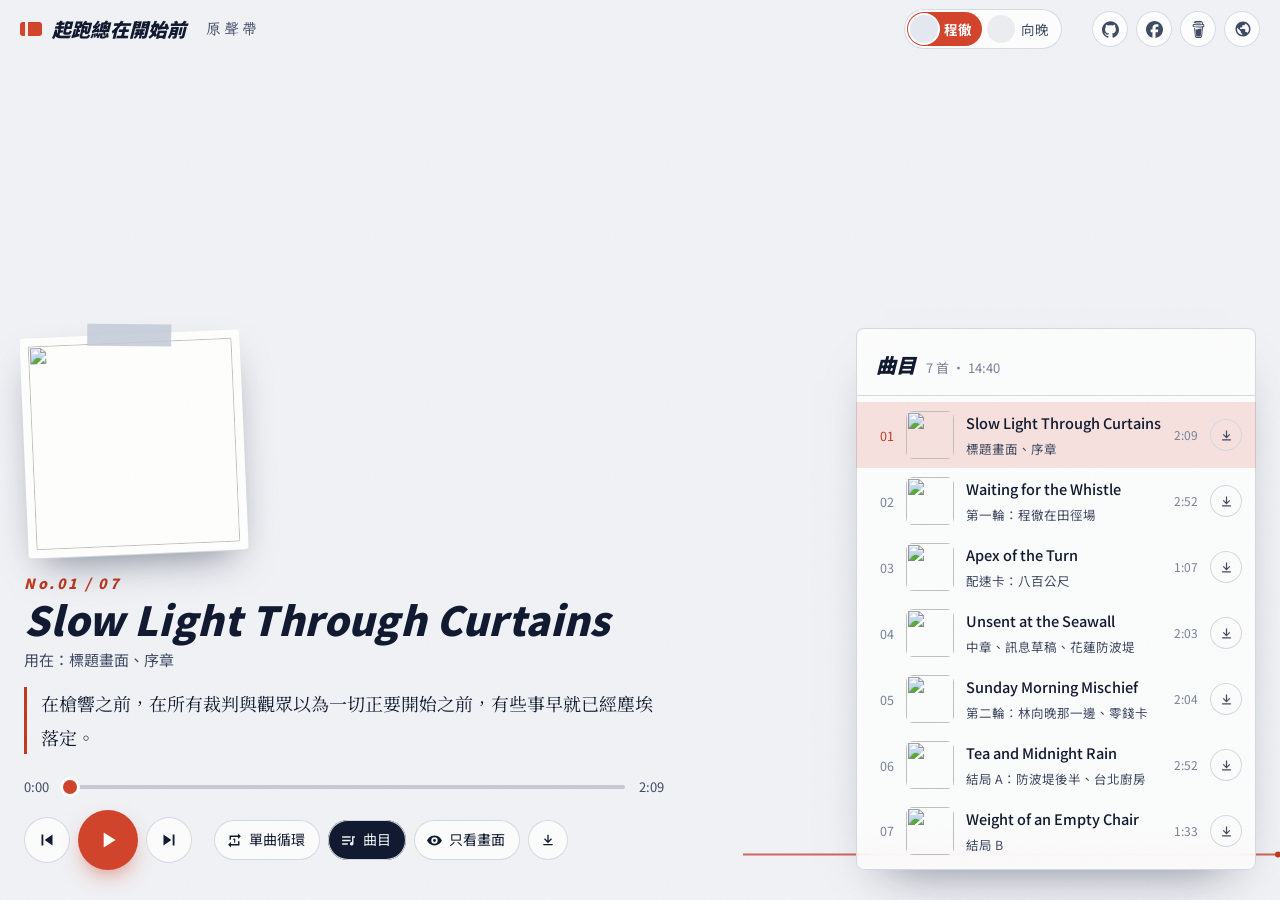
==== commit 8a305305: "公開站：程徹版／向晚版雙主題切換、首屏對比、流程路線對齊 Co-Authored-By: Claude Opus 5.5 <noreply@anthropic.com>" ====
--- a/docs/music/index.html
+++ b/docs/music/index.html
@@ -2,6 +2,7 @@
 <html lang="zh-Hant">
 <head>
 <meta charset="utf-8">
+<script>(function(){var s;try{s=localStorage.getItem("sl-skin")}catch(e){}document.documentElement.setAttribute("data-skin",s==="lin"?"lin":"cheng")})()</script>
 <meta name="viewport" content="width=device-width,initial-scale=1,viewport-fit=cover">
 <title>起跑總在開始前 · 原聲帶</title>
 <meta name="description" content="《起跑總在開始前》原聲帶七首。播放時背景換成那首曲子用到的畫面，可以把介面整個收起來，只留圖和音樂。">
@@ -17,12 +18,10 @@
 <link rel="preconnect" href="https://fonts.googleapis.com">
 <link rel="preconnect" href="https://fonts.gstatic.com" crossorigin>
 <link rel="preconnect" href="https://cdn.jsdelivr.net" crossorigin>
-<link rel="stylesheet" href="https://fonts.googleapis.com/css2?family=LXGW+WenKai+TC:wght@400;700&family=Noto+Serif+TC:wght@400;600&display=swap">
+<link rel="stylesheet" href="https://fonts.googleapis.com/css2?family=LXGW+WenKai+TC:wght@400;700&family=Noto+Serif+TC:wght@400;600&family=Noto+Sans+TC:wght@400;500;700;900&family=Huninn&display=swap">
 <link rel="stylesheet" href="../assets-site/site.css">
 <style>
-:root{--veil:247 241 230;--glass:color-mix(in srgb,var(--card) 80%,transparent)}
-@media (prefers-color-scheme:dark){:root:not([data-theme="light"]){--veil:27 31 45}}
-:root[data-theme="dark"]{--veil:27 31 45}
+  :root{--veil:var(--paper-rgb);--glass:color-mix(in srgb,var(--card) 80%,transparent)}
 html,body{height:100%;margin:0;overflow:hidden;overscroll-behavior:none}
 body{display:flex;flex-direction:column;height:100dvh}
 body::before{z-index:3}
@@ -41,31 +40,33 @@
 .top{position:relative;z-index:4;flex:none}
 .top .in{height:58px}
 .top .ttl2{font-family:var(--f-display);color:var(--ink-2);font-size:15px;letter-spacing:.2em;white-space:nowrap}
-.top .footer-icons{margin-left:auto;gap:8px}
+.top .skin{margin-left:auto}
+.top .footer-icons{margin-left:10px;gap:8px}
 .top .footer-icon{width:36px;height:36px;background:var(--glass);backdrop-filter:blur(6px);-webkit-backdrop-filter:blur(6px)}
-@media (max-width:520px){.top .ttl2{display:none}.brand{font-size:17px}}
+@media (max-width:520px){.top .ttl2{display:none}.brand{font-size:17px}.brand span{display:none}.top .footer-icon{width:34px;height:34px}.top .footer-icons{gap:6px;margin-left:8px}}
 
 main{position:relative;z-index:2;flex:1;min-height:0;display:grid;grid-template-columns:minmax(0,1fr) 400px;gap:28px;padding:12px max(24px,calc(50% - 620px)) 0}
 #now{align-self:end;max-width:640px;padding-bottom:30px}
 .cv{position:relative;width:min(220px,30vw);aspect-ratio:1;margin:0 0 22px;padding:8px;background:var(--card);border-radius:4px;rotate:-1.5deg;
   box-shadow:0 1px 0 var(--line),0 18px 40px -16px rgb(var(--shadow)/.55)}
-.cv::before{content:"";position:absolute;z-index:1;top:-10px;left:50%;width:84px;height:22px;translate:-50% 0;rotate:3deg;background:color-mix(in srgb,var(--sky) 50%,transparent);opacity:.8}
+.cv::before{content:"";position:absolute;z-index:1;top:-10px;left:50%;width:84px;height:22px;translate:-50% 0;rotate:3deg;background:var(--tape);opacity:.85}
+
 .cv img{width:100%;height:100%;object-fit:cover;border-radius:2px;transition:opacity .5s}
-#no{font-size:13px;letter-spacing:.22em;color:var(--track);margin:0}
+#no{font-size:13px;letter-spacing:.22em;color:var(--accent);font-weight:500;margin:0}
 #title{font-family:var(--f-display);font-weight:400;font-size:clamp(26px,3.6vw,40px);line-height:1.25;margin:4px 0 2px;letter-spacing:.01em}
 #scene{margin:0;color:var(--ink-2);font-size:15px}
-#line{font-family:var(--f-serif);font-size:clamp(16px,1.6vw,18px);margin:14px 0 20px;padding-left:14px;border-left:3px solid var(--track);color:var(--ink)}
+#line{font-family:var(--f-serif);font-size:clamp(16px,1.6vw,18px);margin:14px 0 20px;padding-left:14px;border-left:3px solid var(--accent);color:var(--ink)}
 .bar{display:flex;align-items:center;gap:12px;font-size:13px;color:var(--ink-2);font-variant-numeric:tabular-nums}
 #seek{flex:1;-webkit-appearance:none;appearance:none;height:22px;background:transparent;cursor:pointer}
 #seek::-webkit-slider-runnable-track{height:4px;border-radius:2px;background:linear-gradient(90deg,var(--track) var(--p,0%),color-mix(in srgb,var(--ink) 18%,transparent) var(--p,0%))}
 #seek::-moz-range-track{height:4px;border-radius:2px;background:linear-gradient(90deg,var(--track) var(--p,0%),color-mix(in srgb,var(--ink) 18%,transparent) var(--p,0%))}
-#seek::-webkit-slider-thumb{-webkit-appearance:none;width:14px;height:14px;margin-top:-5px;border-radius:50%;background:var(--track);box-shadow:0 0 0 3px #fff}
-#seek::-moz-range-thumb{width:14px;height:14px;border:0;border-radius:50%;background:var(--track);box-shadow:0 0 0 3px #fff}
+#seek::-webkit-slider-thumb{-webkit-appearance:none;width:14px;height:14px;margin-top:-5px;border-radius:50%;background:var(--track);box-shadow:0 0 0 3px var(--card)}
+#seek::-moz-range-thumb{width:14px;height:14px;border:0;border-radius:50%;background:var(--track);box-shadow:0 0 0 3px var(--card)}
 .ctl{display:flex;align-items:center;gap:8px;margin-top:10px;flex-wrap:wrap}
 .ctl button{border:0;cursor:pointer;width:46px;height:46px;border-radius:50%;display:grid;place-items:center;background:var(--glass);color:var(--ink);box-shadow:inset 0 0 0 1px var(--line);backdrop-filter:blur(6px);-webkit-backdrop-filter:blur(6px);transition:transform .2s}
 .ctl button:hover{transform:translateY(-1px)}
 .ctl svg{width:22px;height:22px;fill:currentColor}
-#play{width:60px;height:60px;background:var(--track);color:#fff;box-shadow:0 10px 24px -10px rgb(196 85 62/.8)}
+#play{width:60px;height:60px;background:var(--track);color:var(--track-ink);box-shadow:0 10px 24px -10px color-mix(in srgb,var(--track) 85%,transparent)}
 #play svg{width:26px;height:26px}
 .ctl .txt{width:auto;border-radius:23px;padding:0 15px 0 12px;font-size:14px;height:40px;display:inline-flex;gap:6px;align-items:center}
 .ctl .txt svg{width:17px;height:17px}
@@ -85,7 +86,7 @@
 #list li.on{background:color-mix(in srgb,var(--track) 14%,transparent)}
 #list .k,#list .eq{grid-area:1/1}
 #list .k{font-size:12.5px;color:var(--ink-3);font-variant-numeric:tabular-nums;text-align:right}
-#list li.on .k{color:var(--track)}
+#list li.on .k{color:var(--accent)}
 #list img{width:48px;height:48px;border-radius:7px;object-fit:cover}
 #list b{display:block;font-weight:500;font-size:14.5px;white-space:nowrap;overflow:hidden;text-overflow:ellipsis}
 #list .t span{display:block;font-size:12.5px;color:var(--ink-2);white-space:nowrap;overflow:hidden;text-overflow:ellipsis}
@@ -108,7 +109,7 @@
 body.bare #stage::after{opacity:.15}
 #baretip{position:fixed;z-index:5;left:50%;bottom:calc(24px + env(safe-area-inset-bottom));transform:translateX(-50%);padding:7px 16px;border-radius:99px;background:rgb(var(--veil)/.8);color:var(--ink-2);font-size:13px;opacity:0;transition:opacity .6s;pointer-events:none;white-space:nowrap}
 body.bare #baretip.show{opacity:1}
-#hint{position:fixed;z-index:6;left:50%;top:42%;transform:translate(-50%,-50%);border:0;padding:14px 28px;border-radius:99px;background:var(--track);color:#fff;font-size:16px;letter-spacing:.12em;cursor:pointer;box-shadow:0 14px 30px -12px rgb(196 85 62/.8)}
+#hint{position:fixed;z-index:6;left:50%;top:42%;transform:translate(-50%,-50%);border:0;padding:14px 28px;border-radius:99px;background:var(--track);color:var(--track-ink);font-size:16px;letter-spacing:.12em;cursor:pointer;box-shadow:0 14px 30px -12px color-mix(in srgb,var(--track) 85%,transparent)}
 #hint[hidden]{display:none}
 
 @media (max-width:900px){
@@ -135,6 +136,7 @@
 @media (max-width:380px){.ctl button,.ctl .txt{width:38px;height:38px}#play{width:52px;height:52px}}
 @media (prefers-reduced-motion:reduce){#stage img.on{animation:none}.eq i{animation:none;height:10px}}
 </style>
+<link rel="stylesheet" href="../assets-site/skins.css">
 </head>
 <body class="nolist">
 <div id="stage"><img id="s0" alt=""><img id="s1" alt=""></div>
@@ -142,8 +144,9 @@
 
 <header class="top" data-solid>
   <div class="wrap in" style="width:auto;padding:0 max(16px,calc(50% - 620px))">
-    <a class="brand" href="../"><i aria-hidden="true"></i>起跑總在開始前</a>
+    <a class="brand" href="../"><i aria-hidden="true"></i><span>起跑總在開始前</span></a>
     <span class="ttl2">原聲帶</span>
+    <div class="skin" role="group" aria-label="切換主題"><button data-skin-set="cheng" aria-pressed="true" title="程徹版"><i data-bg="art/portraits/cheng-hs-smile.webp"></i><span>程徹</span></button><button data-skin-set="lin" aria-pressed="false" title="林向晚版"><i data-bg="art/cards/lin-avatar.webp"></i><span>向晚</span></button></div>
     <nav class="footer-icons" aria-label="作者連結">
       <a class="footer-icon" href="https://github.com/yazelin/larch-start-line" target="_blank" rel="noopener" aria-label="GitHub 原始碼" title="GitHub 原始碼"><svg viewBox="0 0 24 24" width="17" height="17" fill="currentColor" aria-hidden="true"><path d="M12 .297c-6.63 0-12 5.373-12 12 0 5.303 3.438 9.8 8.205 11.385.6.113.82-.258.82-.577 0-.285-.01-1.04-.015-2.04-3.338.724-4.042-1.61-4.042-1.61C4.422 18.07 3.633 17.7 3.633 17.7c-1.087-.744.084-.729.084-.729 1.205.084 1.838 1.236 1.838 1.236 1.07 1.835 2.809 1.305 3.495.998.108-.776.417-1.305.76-1.605-2.665-.3-5.466-1.332-5.466-5.93 0-1.31.465-2.38 1.235-3.22-.135-.303-.54-1.523.105-3.176 0 0 1.005-.322 3.3 1.23.96-.267 1.98-.399 3-.405 1.02.006 2.04.138 3 .405 2.28-1.552 3.285-1.23 3.285-1.23.645 1.653.24 2.873.12 3.176.765.84 1.23 1.91 1.23 3.22 0 4.61-2.805 5.625-5.475 5.92.42.36.81 1.096.81 2.22 0 1.606-.015 2.896-.015 3.286 0 .315.21.69.825.57C20.565 22.092 24 17.592 24 12.297c0-6.627-5.373-12-12-12"/></svg></a>
       <a class="footer-icon" href="https://www.facebook.com/yaze.lin.gm" target="_blank" rel="noopener" aria-label="Facebook" title="Facebook"><svg viewBox="0 0 24 24" width="17" height="17" fill="currentColor" aria-hidden="true"><path d="M9.101 23.691v-7.98H6.627v-3.667h2.474v-1.58c0-4.085 1.848-5.978 5.858-5.978.401 0 .955.042 1.468.103a8.68 8.68 0 0 1 1.141.195v3.325a8.623 8.623 0 0 0-.653-.036 26.805 26.805 0 0 0-.733-.009c-.707 0-1.259.096-1.675.309a1.686 1.686 0 0 0-.679.622c-.258.42-.374.995-.374 1.752v1.297h3.919l-.386 2.103-.287 1.564h-3.246v8.245C19.396 23.238 24 18.179 24 12.044c0-6.627-5.373-12-12-12s-12 5.373-12 12c0 5.628 3.874 10.35 9.101 11.647Z"/></svg></a>
@@ -319,7 +322,7 @@
     var y = A.paused ? 0 : shape(ts - beatAt);
     pts.push(y); while (pts.length > n) pts.shift();
     g.setTransform(dpr, 0, 0, dpr, 0, 0); g.clearRect(0, 0, w, h);
-    var base = h * .62, amp = h * .42, cs = getComputedStyle(document.documentElement).getPropertyValue("--track").trim() || "#c4553e";
+    var base = h * .62, amp = h * .42, cs = getComputedStyle(document.documentElement).getPropertyValue("--accent").trim() || "#c4553e";
     var grad = g.createLinearGradient(0, 0, w, 0);
     grad.addColorStop(0, "transparent"); grad.addColorStop(.35, cs); grad.addColorStop(1, cs);
     g.strokeStyle = grad; g.lineWidth = 2; g.lineJoin = "round"; g.globalAlpha = .75; g.beginPath();
--- a/docs/assets-site/site.css
+++ b/docs/assets-site/site.css
@@ -1,34 +1,66 @@
 /* 《起跑總在開始前》公開站共用樣式：紙、紅色 PU 跑道、天空藍。零 build。 */
+/* 兩個主題 × 深淺色。data-skin="cheng"（預設，程徹版：海軍藍、紅色 PU 跑道、白線、銀灰）
+   與 data-skin="lin"（林向晚版：櫻花粉、玫瑰霧粉、奶油米、淡紫、紙膠帶）。
+   --track 是填色（按鈕、跑道），--track-ink 是填色上的字，--accent 是當文字或線條用的強調色。 */
 :root{
-  --paper:#f7f1e6; --paper-2:#efe6d5; --card:#fffaf1;
-  --ink:#3a312c; --ink-2:#6f635a; --ink-3:#9a8d81;
-  --track:#c4553e; --track-2:#e29a85; --track-ink:#fff;
-  --sky:#4f8cc2; --sky-2:#cfe1f0; --navy:#34477a;
-  --line:#e3d7c4; --shadow:58 40 25;
-  --tex-blend:multiply; --tex-op:.55;
   --f-display:"LXGW WenKai TC","Noto Serif TC","Songti TC",serif;
   --f-serif:"Noto Serif TC","Songti TC","PMingLiU",serif;
   --f-body:"Noto Sans TC","PingFang TC","Microsoft JhengHei",system-ui,sans-serif;
+  --f-head:var(--f-display);
   color-scheme:light dark;
+  --paper:#f1f3f7; --paper-rgb:241 243 247; --paper-2:#e3e8f0; --card:#ffffff;
+  --ink:#111a30; --ink-2:#3f4a63; --ink-3:#77829a;
+  --track:#d2442c; --track-ink:#fff; --accent:#c23a22; --track-2:#f08a74;
+  --sky:#3d7cc9; --sky-2:#dbe6f3; --navy:#1b2a4e; --tape:#c3ccd9; --silver:#9aa6b8;
+  --line:#d3dae4; --shadow:16 26 50; --end-rgb:8 14 30; --band:#101b33; --band-2:#16233f;
+  --tex-blend:multiply; --tex-op:.28;
+}
+:root[data-skin="cheng"]{--f-head:"Noto Sans TC","PingFang TC","Microsoft JhengHei",sans-serif}
+:root[data-skin="lin"]{
+  --f-head:"Huninn","LXGW WenKai TC","Noto Sans TC",sans-serif;
+  --paper:#fff7f9; --paper-rgb:255 247 249; --paper-2:#fbeaf1; --card:#fffdfd;
+  --ink:#5a2b46; --ink-2:#86476a; --ink-3:#b58aa2;
+  --track:#f6a3bf; --track-ink:#5a1838; --accent:#c0427a; --track-2:#fcd3e1;
+  --sky:#b7a3e6; --sky-2:#f1ebfb; --navy:#6552a6; --tape:#f9c6d7; --silver:#d9c7e6;
+  --line:#f1d9e4; --shadow:190 110 150; --end-rgb:78 36 66; --band:#fbeef4; --band-2:#f4ecfb;
+  --tex-blend:multiply; --tex-op:.22;
 }
 @media (prefers-color-scheme:dark){
   :root:not([data-theme="light"]){
-    --paper:#1b1f2d; --paper-2:#232838; --card:#262c3d;
-    --ink:#efe7da; --ink-2:#bdb3a5; --ink-3:#8c8578;
-    --track:#e07b63; --track-2:#a8493a; --track-ink:#fff;
-    --sky:#8fbde4; --sky-2:#2b3a55; --navy:#aebfe8;
-    --line:#363d52; --shadow:0 0 0;
-    --tex-blend:soft-light; --tex-op:.35;
+    --paper:#0a1122; --paper-rgb:10 17 34; --paper-2:#101a30; --card:#142039;
+  --ink:#eaf0f8; --ink-2:#aab6c9; --ink-3:#6f7c93;
+  --track:#e0432a; --track-ink:#fff; --accent:#ff7a5e; --track-2:#a8331f;
+  --sky:#6fa8e8; --sky-2:#1a2a4a; --navy:#b9c9e6; --tape:#3b4966; --silver:#7d8aa1;
+  --line:#22304b; --shadow:0 0 0; --end-rgb:4 8 18; --band:#060b18; --band-2:#0d1629;
+  --tex-blend:soft-light; --tex-op:.3;
+  }
+  :root[data-skin="lin"]:not([data-theme="light"]){
+    --paper:#1d1523; --paper-rgb:29 21 35; --paper-2:#271d2f; --card:#2e2337;
+  --ink:#fbeef5; --ink-2:#e6b9cf; --ink-3:#a98b9e;
+  --track:#ffb0c8; --track-ink:#3d1426; --accent:#ffb3cb; --track-2:#b9668a;
+  --sky:#c8b6f2; --sky-2:#3a2d48; --navy:#d9cdf8; --tape:#b07391; --silver:#6f5d80;
+  --line:#41324b; --shadow:0 0 0; --end-rgb:28 12 26; --band:#241a2c; --band-2:#2a1f36;
+  --tex-blend:soft-light; --tex-op:.25;
   }
 }
 :root[data-theme="dark"]{
-  --paper:#1b1f2d; --paper-2:#232838; --card:#262c3d;
-  --ink:#efe7da; --ink-2:#bdb3a5; --ink-3:#8c8578;
-  --track:#e07b63; --track-2:#a8493a; --track-ink:#fff;
-  --sky:#8fbde4; --sky-2:#2b3a55; --navy:#aebfe8;
-  --line:#363d52; --shadow:0 0 0;
-  --tex-blend:soft-light; --tex-op:.35;
+  --paper:#0a1122; --paper-rgb:10 17 34; --paper-2:#101a30; --card:#142039;
+  --ink:#eaf0f8; --ink-2:#aab6c9; --ink-3:#6f7c93;
+  --track:#e0432a; --track-ink:#fff; --accent:#ff7a5e; --track-2:#a8331f;
+  --sky:#6fa8e8; --sky-2:#1a2a4a; --navy:#b9c9e6; --tape:#3b4966; --silver:#7d8aa1;
+  --line:#22304b; --shadow:0 0 0; --end-rgb:4 8 18; --band:#060b18; --band-2:#0d1629;
+  --tex-blend:soft-light; --tex-op:.3;
 }
+:root[data-theme="dark"][data-skin="lin"]{
+  --paper:#1d1523; --paper-rgb:29 21 35; --paper-2:#271d2f; --card:#2e2337;
+  --ink:#fbeef5; --ink-2:#e6b9cf; --ink-3:#a98b9e;
+  --track:#ffb0c8; --track-ink:#3d1426; --accent:#ffb3cb; --track-2:#b9668a;
+  --sky:#c8b6f2; --sky-2:#3a2d48; --navy:#d9cdf8; --tape:#b07391; --silver:#6f5d80;
+  --line:#41324b; --shadow:0 0 0; --end-rgb:28 12 26; --band:#241a2c; --band-2:#2a1f36;
+  --tex-blend:soft-light; --tex-op:.25;
+}
+/* 切換主題時顏色慢慢換過去 */
+html.skinning *,html.skinning *::before,html.skinning *::after{transition:background-color .6s ease,color .6s ease,border-color .6s ease,fill .6s ease,stroke .6s ease!important}
 
 *{box-sizing:border-box}
 html{-webkit-text-size-adjust:100%;scroll-behavior:smooth;scroll-padding-top:72px}
@@ -37,7 +69,7 @@
 body::before{content:"";position:fixed;inset:0;z-index:100;pointer-events:none;opacity:var(--tex-op);mix-blend-mode:var(--tex-blend);
   background-image:url("data:image/svg+xml;utf8,<svg xmlns='http://www.w3.org/2000/svg' width='240' height='240'><filter id='n'><feTurbulence type='fractalNoise' baseFrequency='.85' numOctaves='3' stitchTiles='stitch'/><feColorMatrix values='0 0 0 0 .55  0 0 0 0 .47  0 0 0 0 .38  0 0 0 .22 0'/></filter><rect width='100%' height='100%' filter='url(%23n)'/></svg>")}
 img{max-width:100%;display:block}
-a{color:var(--track);text-underline-offset:3px;text-decoration-thickness:1px}
+a{color:var(--accent);text-underline-offset:3px;text-decoration-thickness:1px}
 button{font:inherit;color:inherit}
 :focus-visible{outline:2px solid var(--sky);outline-offset:3px;border-radius:6px}
 .wrap{width:min(1120px,100% - 32px);margin-inline:auto}
@@ -51,7 +83,7 @@
 .top .in{display:flex;align-items:center;gap:20px;height:60px}
 .brand{font-family:var(--f-display);font-size:19px;color:var(--ink);text-decoration:none;display:flex;align-items:center;gap:10px;white-space:nowrap}
 .brand i{width:22px;height:14px;border-radius:3px;background:var(--track);position:relative;flex:none}
-.brand i::after{content:"";position:absolute;left:5px;top:0;bottom:0;width:3px;background:#fff}
+.brand i::after{content:"";position:absolute;left:5px;top:0;bottom:0;width:3px;background:rgba(255,255,255,.9)}
 .top nav{margin-left:auto;display:flex;gap:4px;align-items:center}
 .top nav a{color:var(--ink-2);text-decoration:none;font-size:15px;padding:6px 10px;border-radius:99px;transition:color .2s,background .2s}
 .top nav a:hover{color:var(--ink);background:var(--paper-2)}
@@ -62,15 +94,15 @@
 /* 區塊抬頭：跑道上的道次標記 */
 section.blk{padding:clamp(72px,11vw,140px) 0}
 .eyebrow{display:flex;align-items:center;gap:12px;margin:0 0 18px;font-size:14px;letter-spacing:.18em;color:var(--ink-2)}
-.lane{display:inline-grid;place-items:center;min-width:34px;height:26px;padding:0 8px;border-radius:5px;background:var(--track);color:#fff;font:600 15px/1 var(--f-body);letter-spacing:0;box-shadow:inset 0 0 0 2px rgba(255,255,255,.75)}
+.lane{display:inline-grid;place-items:center;min-width:34px;height:26px;padding:0 8px;border-radius:5px;background:var(--track);color:var(--track-ink);font:600 15px/1 var(--f-body);letter-spacing:0;box-shadow:inset 0 0 0 2px rgba(255,255,255,.75)}
 h2.ttl{font-family:var(--f-display);font-weight:400;font-size:clamp(27px,4.6vw,46px);line-height:1.3;margin:0 0 28px;letter-spacing:.03em;text-wrap:balance}
 .lead{font-size:clamp(17px,2vw,19px);color:var(--ink-2)}
 
 /* 按鈕 */
 .btn{display:inline-flex;align-items:center;gap:10px;height:52px;padding:0 26px;border-radius:99px;border:0;text-decoration:none;font-size:16px;letter-spacing:.06em;cursor:pointer;transition:transform .2s,box-shadow .2s,filter .2s}
 .btn svg{width:18px;height:18px;fill:currentColor;flex:none}
-.btn.primary{background:var(--track);color:#fff;box-shadow:0 8px 22px -8px rgb(196 85 62/.7)}
-.btn.primary:hover{transform:translateY(-2px);box-shadow:0 12px 26px -8px rgb(196 85 62/.75)}
+.btn.primary{background:var(--track);color:var(--track-ink);box-shadow:0 8px 22px -8px color-mix(in srgb,var(--track) 75%,transparent)}
+.btn.primary:hover{transform:translateY(-2px);box-shadow:0 12px 26px -8px color-mix(in srgb,var(--track) 80%,transparent)}
 .btn.ghost{background:color-mix(in srgb,var(--card) 70%,transparent);color:var(--ink);box-shadow:inset 0 0 0 1px var(--line)}
 .btn.ghost:hover{transform:translateY(-2px)}
 .btn[aria-disabled="true"]{background:var(--paper-2);color:var(--ink-3);box-shadow:inset 0 0 0 1px var(--line);cursor:default;transform:none}
@@ -89,3 +121,15 @@
 .footer-icon:hover{transform:translateY(-2px);color:var(--ink)}
 .footer-icon[aria-label="Facebook"]:hover{color:#3b78e7}
 .footer-icon[aria-label^="請作者"]:hover{color:#c98a1b}
+
+/* 主題切換鈕：兩人的小頭像 */
+.skin{display:inline-flex;align-items:center;gap:2px;padding:3px;border-radius:99px;background:color-mix(in srgb,var(--card) 78%,transparent);box-shadow:inset 0 0 0 1px var(--line);backdrop-filter:blur(6px);-webkit-backdrop-filter:blur(6px)}
+.skin button{display:inline-flex;align-items:center;gap:6px;border:0;background:none;cursor:pointer;padding:3px 10px 3px 3px;border-radius:99px;font-size:13.5px;color:var(--ink-2);transition:background .3s,color .3s}
+.skin button i{width:28px;height:28px;border-radius:50%;flex:none;background-color:var(--paper-2);background-repeat:no-repeat;box-shadow:0 0 0 2px transparent;transition:box-shadow .3s,filter .3s;filter:saturate(.6) opacity(.8)}
+.skin button[data-skin-set="cheng"] i{background-size:300%;background-position:50% 4%}
+.skin button[data-skin-set="lin"] i{background-size:150%;background-position:50% 18%}
+.skin button[aria-pressed="true"]{background:var(--track);color:var(--track-ink)}
+.skin button[aria-pressed="true"] i{box-shadow:0 0 0 2px var(--card);filter:none}
+.skin button:not([aria-pressed="true"]):hover{color:var(--ink)}
+@media (max-width:760px){.skin button span{display:none}.skin button{padding:3px}}
+@media (max-width:760px){.top:not(.solid){background:rgb(var(--paper-rgb)/.74);backdrop-filter:blur(8px);-webkit-backdrop-filter:blur(8px)}}
--- a/docs/assets-site/skins.css
+++ b/docs/assets-site/skins.css
@@ -0,0 +1,111 @@
+/* 兩個主題各自的長相（顏色在 site.css 的 token；這裡是字、形狀與點綴）。放在頁面樣式之後載入。 */
+
+/* ═════════ 程徹版：海軍藍、紅色 PU 跑道、白線、銀灰；粗體斜切、號碼布 ═════════ */
+:root[data-skin="cheng"] :is(h2.ttl,.thesis,.who h3,.m h4,.route h3,.mech-h,.end h4,.stop .sh b,.lock b,.hero h1,#title,.brand,.fork b){
+  font-family:var(--f-head);font-weight:900;font-style:italic;letter-spacing:.01em}
+:root[data-skin="cheng"] .hero h1{font-size:clamp(44px,6vw,76px);line-height:1.1;letter-spacing:-.005em}
+:root[data-skin="cheng"] .hero h1::after{content:"";display:block;width:190px;height:9px;margin:18px 0 0 4px;transform:skewX(-24deg);
+  background:linear-gradient(90deg,var(--track) 0 62%,transparent 62% 67%,var(--track) 67% 80%,transparent 80% 85%,var(--silver) 85%)}
+:root[data-skin="cheng"] h2.ttl::after{content:"";display:block;width:56px;height:5px;margin-top:14px;background:var(--track);transform:skewX(-24deg)}
+:root[data-skin="cheng"] .eyebrow{font-weight:700;letter-spacing:.28em}
+/* 號碼布：白底、黑字、四角別針 */
+:root[data-skin="cheng"] .lane{position:relative;min-width:46px;height:30px;padding:0 10px;border-radius:3px;background-color:#fff;color:#111a30;rotate:-2deg;
+  font:italic 900 16px/1 var(--f-head);box-shadow:0 0 0 1px #c3ccd9,0 4px 10px -5px rgb(16 26 50/.55);
+  background-image:radial-gradient(circle at 5px 5px,#8d99ad 1.5px,transparent 2px),radial-gradient(circle at calc(100% - 5px) 5px,#8d99ad 1.5px,transparent 2px),
+    radial-gradient(circle at 5px calc(100% - 5px),#8d99ad 1.5px,transparent 2px),radial-gradient(circle at calc(100% - 5px) calc(100% - 5px),#8d99ad 1.5px,transparent 2px)}
+:root[data-skin="cheng"] .btn{border-radius:3px;clip-path:polygon(12px 0,100% 0,calc(100% - 12px) 100%,0 100%);padding:0 34px;font-weight:700;letter-spacing:.12em}
+:root[data-skin="cheng"] .btn.primary{box-shadow:none}
+:root[data-skin="cheng"] .btn.ghost,:root[data-skin="cheng"] .btn[aria-disabled="true"]{box-shadow:none}
+:root[data-skin="cheng"] .top nav a.ost{border-radius:3px;clip-path:polygon(8px 0,100% 0,calc(100% - 8px) 100%,0 100%);padding:6px 18px;font-weight:700;font-style:italic}
+:root[data-skin="cheng"] :is(.who,.m,.end,.lic,.locks,.fork div,#side){border-radius:8px}
+:root[data-skin="cheng"] .m .mi,:root[data-skin="cheng"] .shot,:root[data-skin="cheng"] .shot .ph{border-radius:4px}
+:root[data-skin="cheng"] .who.cheng{--wash:color-mix(in srgb,var(--sky) 34%,transparent)}
+:root[data-skin="cheng"] .chip{border-radius:2px;font-weight:600}
+:root[data-skin="cheng"] .stop::before{border-radius:2px;rotate:45deg}
+:root[data-skin="cheng"] .startline{height:22px}
+:root[data-skin="cheng"] .startline::before{height:4px}
+/* 玩法與主題、原聲帶兩段：深夜藍的帶狀區，白線斜紋 */
+:root[data-skin="cheng"] :is(#play-sec,#ost){
+  --paper:#0a1122; --paper-rgb:10 17 34; --paper-2:#101a30; --card:#142039;
+  --ink:#eaf0f8; --ink-2:#aab6c9; --ink-3:#6f7c93;
+  --track:#e0432a; --track-ink:#fff; --accent:#ff7a5e;
+  --sky:#6fa8e8; --sky-2:#1a2a4a; --navy:#b9c9e6; --tape:#3b4966; --line:#22304b; --shadow:0 0 0;
+  color:var(--ink);
+  background:repeating-linear-gradient(115deg,transparent 0 44px,rgba(255,255,255,.028) 44px 46px),var(--band);
+  border-top:4px solid var(--track)}
+:root[data-skin="cheng"] #ost{background:linear-gradient(180deg,var(--band-2),var(--band));border-top:0}
+:root[data-skin="cheng"] .ost-list a:hover{background:rgba(255,255,255,.04)}
+:root[data-skin="cheng"] .thesis em{color:var(--accent)}
+:root[data-skin="cheng"] .ecg path{stroke-width:2.4}
+:root[data-skin="cheng"] .skin button[aria-pressed="true"]{font-weight:700}
+
+/* ═════════ 林向晚版：櫻花粉、玫瑰霧粉、奶油米、淡紫；圓潤、花瓣與光斑、紙膠帶 ═════════ */
+:root[data-skin="lin"] :is(h2.ttl,.thesis,.who h3,.m h4,.route h3,.mech-h,.end h4,.stop .sh b,.lock b,.hero h1,#title,.brand,.fork b,.lb-cap){
+  font-family:var(--f-head);font-weight:400;letter-spacing:.05em}
+:root[data-skin="lin"] body{
+  background:
+    radial-gradient(900px 620px at 88% 6%,color-mix(in srgb,var(--track) 26%,transparent),transparent 62%),
+    radial-gradient(760px 560px at 4% 42%,color-mix(in srgb,var(--sky) 22%,transparent),transparent 62%),
+    radial-gradient(820px 620px at 92% 78%,color-mix(in srgb,#ffd9c7 30%,transparent),transparent 62%),
+    var(--paper);
+  background-attachment:fixed}
+:root[data-skin="lin"] .hero h1 span:last-child{color:var(--accent)}
+:root[data-skin="lin"] .hero::after{content:"";position:absolute;inset:0;pointer-events:none;mix-blend-mode:screen;opacity:.85;
+  background:radial-gradient(circle at 58% 14%,rgba(255,255,255,.9) 0 3px,transparent 9px),radial-gradient(circle at 66% 30%,rgba(255,230,240,.8) 0 5px,transparent 14px),
+    radial-gradient(circle at 82% 10%,rgba(255,255,255,.75) 0 4px,transparent 12px),radial-gradient(circle at 94% 36%,rgba(255,220,235,.8) 0 6px,transparent 18px),
+    radial-gradient(circle at 74% 52%,rgba(255,255,255,.6) 0 2px,transparent 7px),radial-gradient(ellipse 60% 50% at 80% 20%,rgba(255,190,215,.22),transparent 70%)}
+:root[data-skin="lin"] .lane{border-radius:99px;padding:0 12px;box-shadow:0 4px 12px -6px rgb(var(--shadow)/.6);
+  background:linear-gradient(135deg,var(--track),var(--sky));color:var(--track-ink)}
+:root[data-skin="lin"] .btn.primary{background:linear-gradient(135deg,var(--track),var(--sky));color:var(--track-ink);box-shadow:0 12px 28px -12px rgb(var(--shadow)/.85)}
+:root[data-skin="lin"] .top nav a.ost{background:linear-gradient(135deg,var(--track),var(--sky));color:var(--track-ink)}
+:root[data-skin="lin"] :is(.who,.m,.end,.lic){border-radius:28px}
+:root[data-skin="lin"] .locks{border-radius:28px}
+:root[data-skin="lin"] :is(.m,.who,.shot){box-shadow:inset 0 0 0 1px rgba(255,255,255,.5),0 24px 46px -30px rgb(var(--shadow)/.7)}
+:root[data-skin="lin"] .shot{border-radius:14px;padding:9px 9px 0}
+:root[data-skin="lin"] .shot .ph{border-radius:9px}
+:root[data-skin="lin"] .shot:nth-child(odd){rotate:-.7deg}
+:root[data-skin="lin"] .shot:nth-child(even){rotate:.6deg}
+:root[data-skin="lin"] .shot.big{rotate:0deg}
+:root[data-skin="lin"] .shot:hover{transform:translateY(-5px) rotate(.8deg)}
+:root[data-skin="lin"] .fork div,:root[data-skin="lin"] #side{border-radius:22px}
+:root[data-skin="lin"] .chip{border-radius:99px;background:color-mix(in srgb,var(--track) 16%,var(--card))}
+:root[data-skin="lin"] .who.lin{order:-1}
+:root[data-skin="lin"] .who.cheng{--wash:color-mix(in srgb,var(--sky) 30%,transparent)}
+:root[data-skin="lin"] #play-sec{background:linear-gradient(180deg,var(--band),var(--band-2))}
+/* 紙膠帶 */
+:root[data-skin="lin"] .shot::before,:root[data-skin="lin"] .who::after{content:"";position:absolute;z-index:2;top:-9px;left:50%;width:74px;height:20px;translate:-50% 0;rotate:-3deg;opacity:.88;
+  background:repeating-linear-gradient(45deg,var(--tape) 0 6px,color-mix(in srgb,var(--tape) 60%,#fff) 6px 12px);
+  -webkit-mask:linear-gradient(90deg,transparent 0 2px,#000 2px calc(100% - 2px),transparent 0);mask:linear-gradient(90deg,transparent 0 2px,#000 2px calc(100% - 2px),transparent 0)}
+:root[data-skin="lin"] .shot:nth-child(3n+2)::before{background:repeating-linear-gradient(90deg,#efe4fb 0 5px,#fff 5px 10px);rotate:4deg;left:30%}
+:root[data-skin="lin"] .shot:nth-child(3n)::before{background:radial-gradient(circle,#f6a3bf 1.6px,transparent 2px) 0 0/8px 8px,#fff4f7;rotate:-5deg;left:68%}
+:root[data-skin="lin"] .who::after{top:12px;left:auto;right:24px;translate:none;rotate:6deg}
+:root[data-skin="lin"] .excerpt{border-radius:14px;rotate:-.6deg;background-image:radial-gradient(color-mix(in srgb,var(--track) 40%,transparent) 1.1px,transparent 1.4px);background-size:20px 20px;background-position:0 0}
+:root[data-skin="lin"] .excerpt::before{background:repeating-linear-gradient(45deg,var(--tape) 0 6px,color-mix(in srgb,var(--tape) 60%,#fff) 6px 12px)}
+:root[data-skin="lin"] .lanes::before{background-image:radial-gradient(circle,rgba(255,255,255,.95) 2.4px,transparent 2.9px);background-size:24px 16px;background-position:center}
+:root[data-skin="lin"] .startline{background:linear-gradient(90deg,var(--track),var(--sky))}
+:root[data-skin="lin"] .startline::before{background:repeating-linear-gradient(90deg,rgba(255,255,255,.95) 0 14px,transparent 14px 22px)}
+:root[data-skin="lin"] .startline span{background:transparent}
+:root[data-skin="lin"] .m .mi .tag2{border-radius:99px}
+@media (max-width:760px){:root[data-skin="lin"] .shot:nth-child(n){rotate:0deg}}
+
+/* 飄落的花瓣：只在林向晚版出現；減少動態時不出現 */
+.petals{position:fixed;inset:0;pointer-events:none;z-index:40;overflow:hidden;display:none}
+:root[data-skin="lin"] .petals{display:block}
+.petals i{position:absolute;top:-24px;left:var(--x);width:var(--s);height:calc(var(--s) * .72);border-radius:100% 0 100% 0;opacity:.55;
+  background:linear-gradient(135deg,#ffe3ec,#f6a3bf 70%);box-shadow:0 1px 2px rgb(190 110 150/.25);
+  animation:petal var(--d) linear var(--dl) infinite}
+@keyframes petal{0%{transform:translate(0,0) rotate(0deg)}50%{transform:translate(calc(var(--dx) * .5),55vh) rotate(260deg)}100%{transform:translate(var(--dx),112vh) rotate(540deg)}}
+@media (prefers-reduced-motion:reduce){.petals{display:none!important}}
+
+/* ── 原聲帶播放器 ── */
+:root[data-skin="cheng"] #no{font:italic 900 14px/1 var(--f-head);letter-spacing:.18em}
+:root[data-skin="cheng"] .cv{border-radius:3px;rotate:-2.5deg}
+:root[data-skin="cheng"] #sidehead b{font-weight:900;font-style:italic;font-family:var(--f-head)}
+:root[data-skin="lin"] .cv{border-radius:16px;rotate:2deg;padding:9px}
+:root[data-skin="lin"] .cv img{border-radius:10px}
+:root[data-skin="lin"] .cv::before{background:repeating-linear-gradient(45deg,var(--tape) 0 6px,color-mix(in srgb,var(--tape) 60%,#fff) 6px 12px)}
+:root[data-skin="lin"] #play{background:linear-gradient(135deg,var(--track),var(--sky))}
+:root[data-skin="lin"] #sidehead b{font-family:var(--f-head)}
+:root[data-skin="cheng"] .btn.ghost{background:var(--ink);color:var(--paper)}
+:root[data-skin="cheng"] .btn[aria-disabled="true"]{background:color-mix(in srgb,var(--ink) 12%,var(--paper));color:var(--ink-2)}
+:root[data-skin="lin"] .btn[aria-disabled="true"]{background:color-mix(in srgb,var(--track) 18%,var(--card));color:var(--ink-2);box-shadow:inset 0 0 0 1px var(--line)}
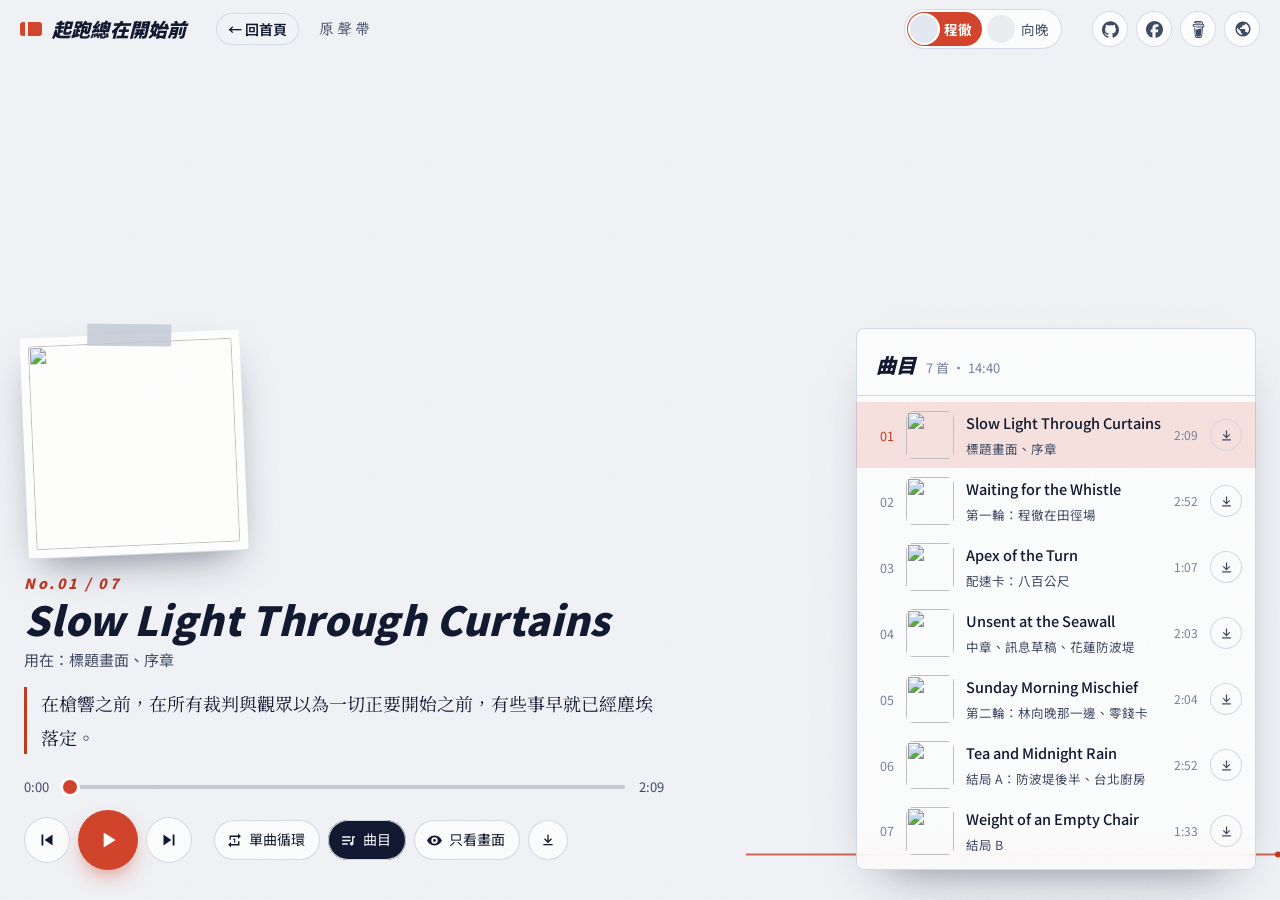
==== commit 9f1a83bf: "原聲帶頁：加回首頁按鈕；某首載不到時提示並自動換下一首 Co-Authored-By: Claude Opus 5.5 <noreply@anthropic.com>" ====
--- a/docs/music/index.html
+++ b/docs/music/index.html
@@ -43,6 +43,9 @@
 .top .skin{margin-left:auto}
 .top .footer-icons{margin-left:10px;gap:8px}
 .top .footer-icon{width:36px;height:36px;background:var(--glass);backdrop-filter:blur(6px);-webkit-backdrop-filter:blur(6px)}
+/* 回首頁：桌機手機都看得到 */
+.top .home{margin-left:10px;padding:6px 12px;border-radius:99px;font:600 14px "Noto Sans TC",sans-serif;text-decoration:none;color:var(--ink);background:rgb(var(--paper-rgb)/.82);box-shadow:inset 0 0 0 1px var(--line);white-space:nowrap}
+.top .home:hover{background:rgb(var(--paper-rgb))}
 @media (max-width:520px){.top .ttl2{display:none}.brand{font-size:17px}.brand span{display:none}.top .footer-icon{width:34px;height:34px}.top .footer-icons{gap:6px;margin-left:8px}}
 
 main{position:relative;z-index:2;flex:1;min-height:0;display:grid;grid-template-columns:minmax(0,1fr) 400px;gap:28px;padding:12px max(24px,calc(50% - 620px)) 0}
@@ -145,6 +148,7 @@
 <header class="top" data-solid>
   <div class="wrap in" style="width:auto;padding:0 max(16px,calc(50% - 620px))">
     <a class="brand" href="../"><i aria-hidden="true"></i><span>起跑總在開始前</span></a>
+    <a class="home" href="../">← 回首頁</a>
     <span class="ttl2">原聲帶</span>
     <div class="skin" role="group" aria-label="切換主題"><button data-skin-set="cheng" aria-pressed="true" title="程徹版"><i data-bg="art/portraits/cheng-hs-smile.webp"></i><span>程徹</span></button><button data-skin-set="lin" aria-pressed="false" title="林向晚版"><i data-bg="art/cards/lin-avatar.webp"></i><span>向晚</span></button></div>
     <nav class="footer-icons" aria-label="作者連結">
@@ -234,6 +238,14 @@
   A.onpause = function () { $("playicon").setAttribute("d", "M8 5v14l11-7z"); $("play").setAttribute("aria-label", "播放"); document.body.classList.remove("playing"); };
   $("prev").onclick = function () { if (A.currentTime > 3) A.currentTime = 0; else load(idx - 1, true); };
   $("next").onclick = function () { load(idx + 1, true); };
+  /* 某一首載不到（例如 CDN 還沒更新）：顯示提示並自動換下一首，不讓整個播放器卡住 */
+  var fails = 0;
+  A.onerror = function () {
+    if (!A.src) return; fails += 1;
+    $("scene").textContent = "這首暫時載不到，換下一首。";
+    if (fails < T.length) setTimeout(function () { load(idx + 1, true); }, 1200);
+  };
+  A.onplaying = function () { fails = 0; };
   A.onended = function () { if (one) { A.currentTime = 0; play(); } else if (idx === T.length - 1) load(0, false); else load(idx + 1, true); };
   function setOne(v) { one = v; store.set("sl-one", v ? "1" : "0"); $("mode").setAttribute("aria-pressed", String(v)); }
   $("mode").onclick = function () { setOne(!one); };
--- a/docs/assets-site/skins.css
+++ b/docs/assets-site/skins.css
@@ -50,7 +50,7 @@
     var(--paper);
   background-attachment:fixed}
 :root[data-skin="lin"] .hero h1 span:last-child{color:var(--accent)}
-:root[data-skin="lin"] .hero::after{content:"";position:absolute;inset:0;pointer-events:none;mix-blend-mode:screen;opacity:.85;
+:root[data-skin="lin"] .hero::after{content:"";position:absolute;inset:0;pointer-events:none;mix-blend-mode:screen;opacity:.55;
   background:radial-gradient(circle at 58% 14%,rgba(255,255,255,.9) 0 3px,transparent 9px),radial-gradient(circle at 66% 30%,rgba(255,230,240,.8) 0 5px,transparent 14px),
     radial-gradient(circle at 82% 10%,rgba(255,255,255,.75) 0 4px,transparent 12px),radial-gradient(circle at 94% 36%,rgba(255,220,235,.8) 0 6px,transparent 18px),
     radial-gradient(circle at 74% 52%,rgba(255,255,255,.6) 0 2px,transparent 7px),radial-gradient(ellipse 60% 50% at 80% 20%,rgba(255,190,215,.22),transparent 70%)}
@@ -109,3 +109,8 @@
 :root[data-skin="cheng"] .btn.ghost{background:var(--ink);color:var(--paper)}
 :root[data-skin="cheng"] .btn[aria-disabled="true"]{background:color-mix(in srgb,var(--ink) 12%,var(--paper));color:var(--ink-2)}
 :root[data-skin="lin"] .btn[aria-disabled="true"]{background:color-mix(in srgb,var(--track) 18%,var(--card));color:var(--ink-2);box-shadow:inset 0 0 0 1px var(--line)}
+
+/* 首屏引句：兩人各一句（都取自原文），跟著主題換 */
+.for-lin{display:none}
+html[data-skin="lin"] .for-cheng{display:none}
+html[data-skin="lin"] .for-lin{display:inline}
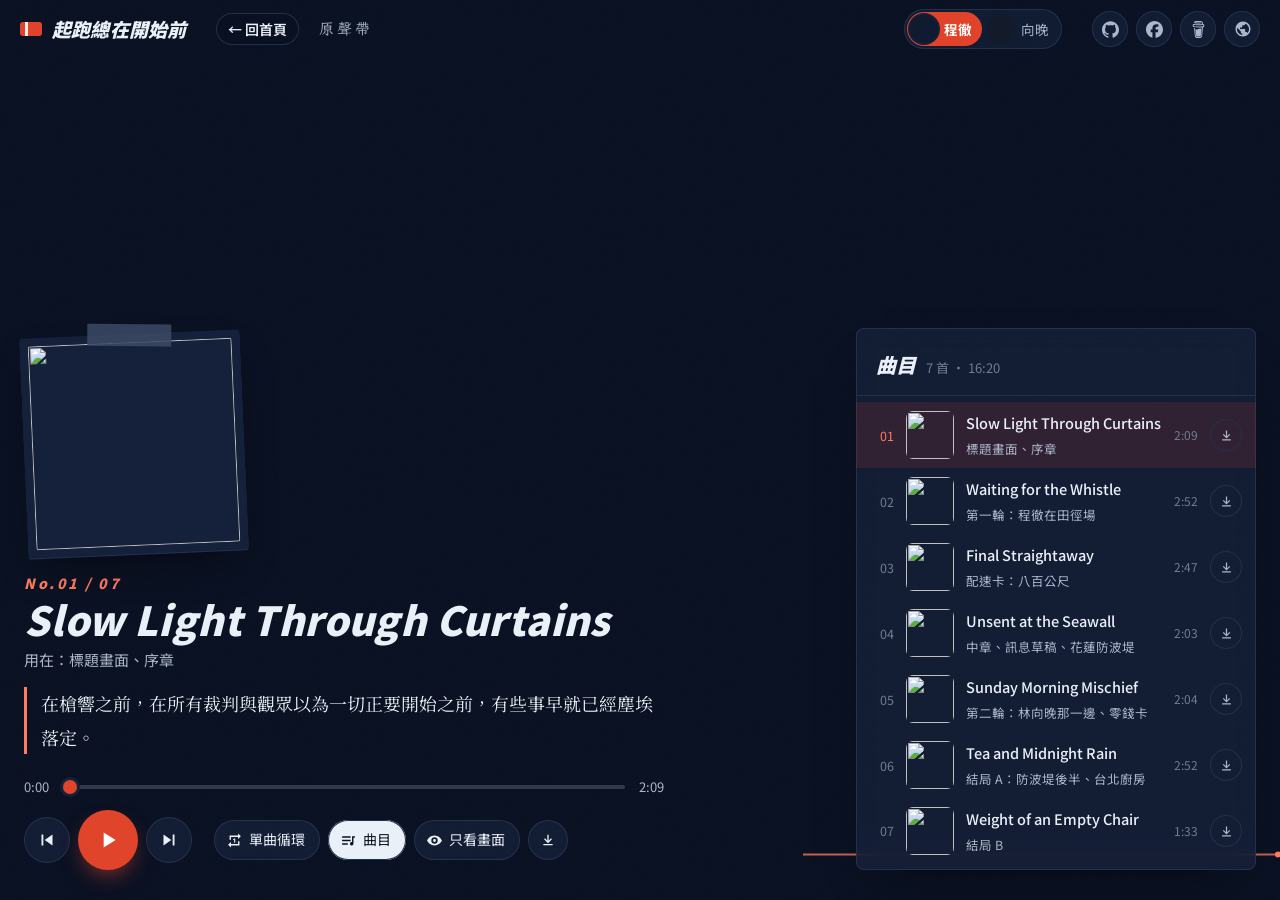
==== commit 58c5a2f2: "公開站一律深色：內嵌 Larch、GitHub、手機看到同一版，封面左側文字下一律壓暗 Co-Authored-By: Claude Opus 5.5 <noreply@anthropic.com>" ====
--- a/docs/music/index.html
+++ b/docs/music/index.html
@@ -1,13 +1,12 @@
 <!doctype html>
-<html lang="zh-Hant">
+<html lang="zh-Hant" data-theme="dark">
 <head>
 <meta charset="utf-8">
 <script>(function(){var s;try{s=localStorage.getItem("sl-skin")}catch(e){}document.documentElement.setAttribute("data-skin",s==="lin"?"lin":"cheng")})()</script>
 <meta name="viewport" content="width=device-width,initial-scale=1,viewport-fit=cover">
 <title>起跑總在開始前 · 原聲帶</title>
 <meta name="description" content="《起跑總在開始前》原聲帶七首。播放時背景換成那首曲子用到的畫面，可以把介面整個收起來，只留圖和音樂。">
-<meta name="theme-color" content="#f7f1e6" media="(prefers-color-scheme: light)">
-<meta name="theme-color" content="#1b1f2d" media="(prefers-color-scheme: dark)">
+<meta name="theme-color" content="#1b1f2d">
 <link rel="canonical" href="https://yazelin.github.io/larch-start-line/music/">
 <meta property="og:type" content="music.album">
 <meta property="og:title" content="起跑總在開始前 · 原聲帶">
